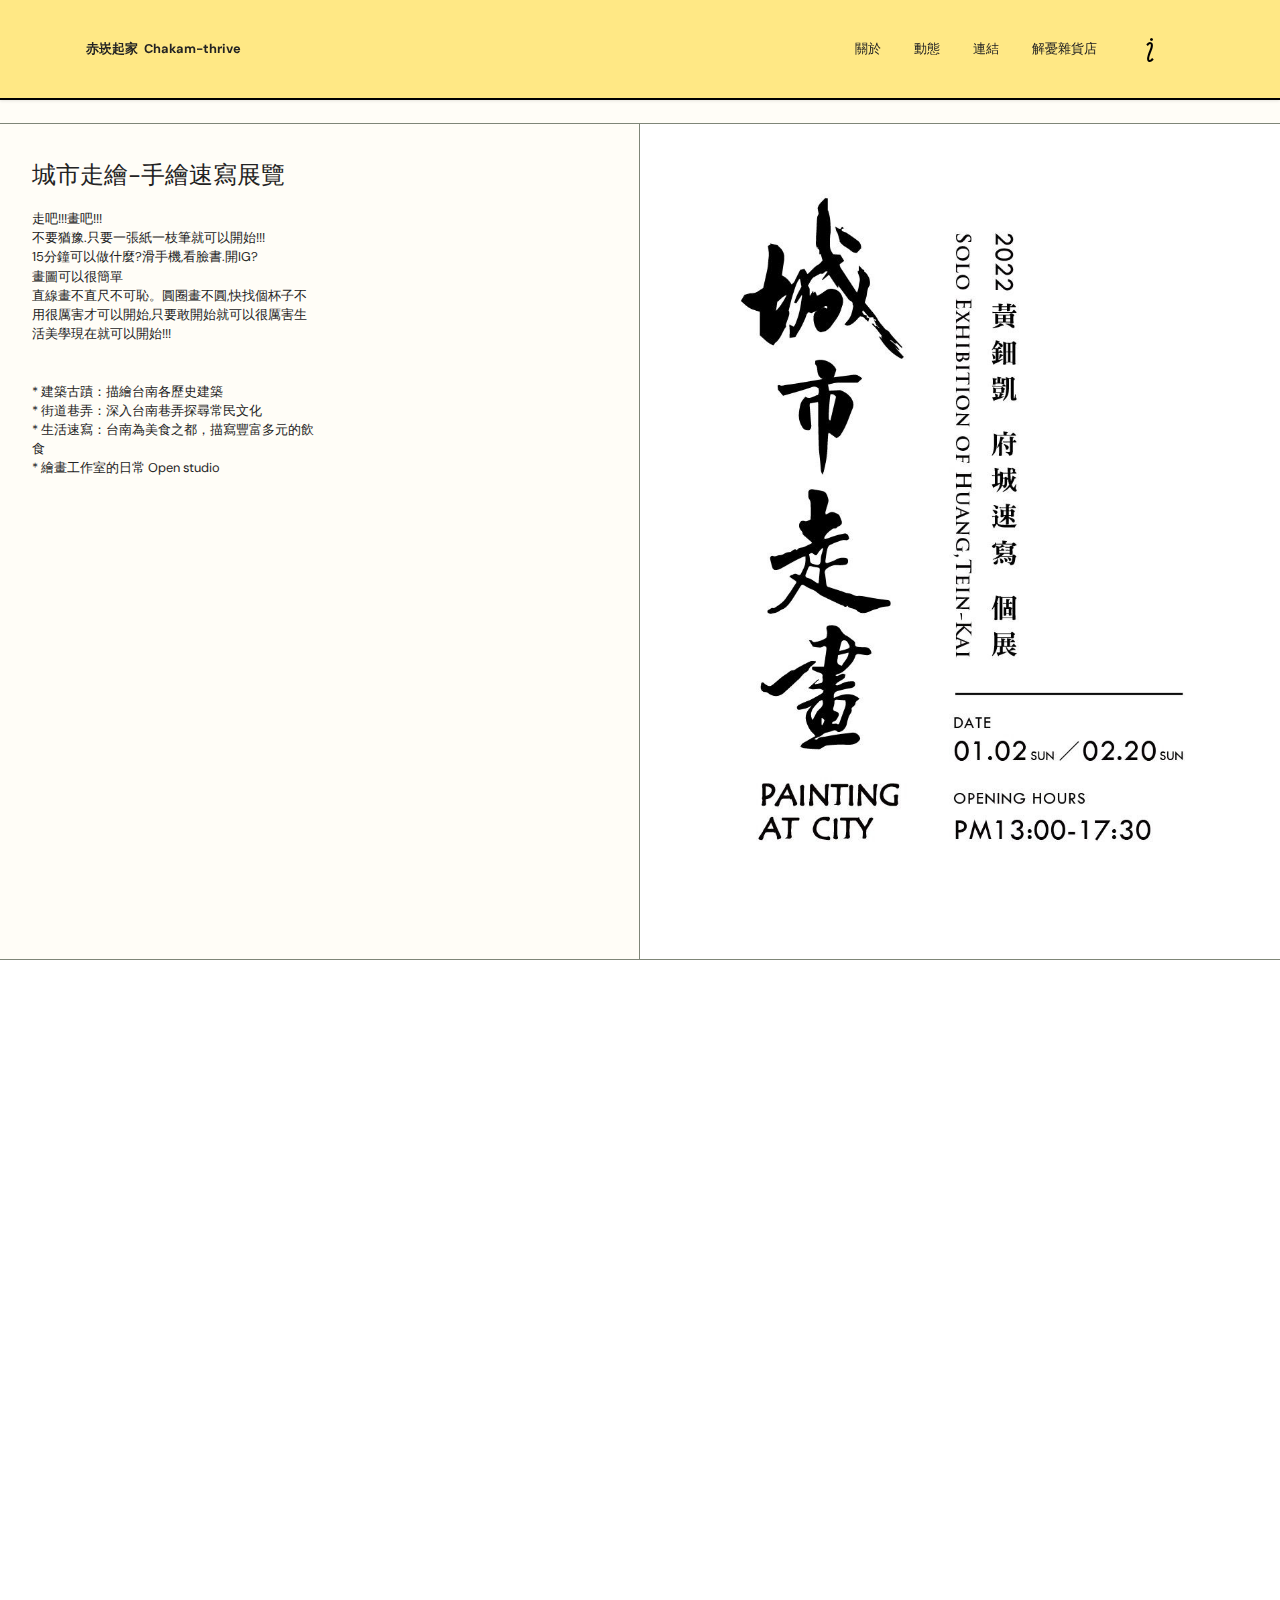
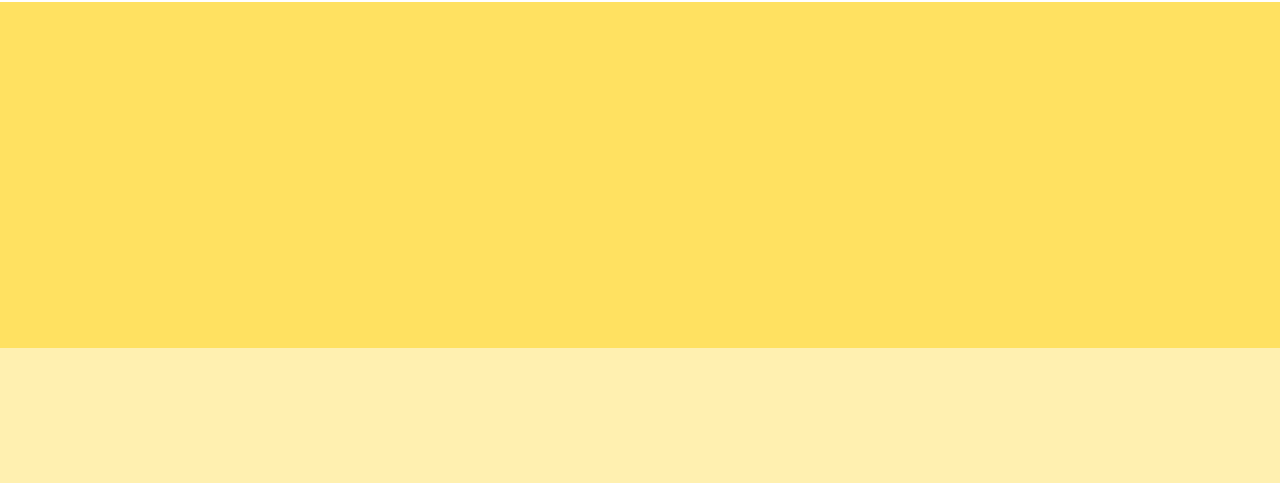
==== page1.html @ 02536d10 "create github pages" ====
<!DOCTYPE html>
<html  >
<head>
  
  <meta charset="UTF-8">
  <meta http-equiv="X-UA-Compatible" content="IE=edge">
  
  <meta name="viewport" content="width=device-width, initial-scale=1, minimum-scale=1">
  <link rel="shortcut icon" href="assets/images/noun-old-house-3108223.svg" type="image/x-icon">
  <meta name="description" content="">
  
  
  <title>城市走畫</title>
  <link rel="stylesheet" href="assets/web/assets/mobirise-icons2/mobirise2.css">
  <link rel="stylesheet" href="assets/bootstrap/css/bootstrap.min.css">
  <link rel="stylesheet" href="assets/bootstrap/css/bootstrap-grid.min.css">
  <link rel="stylesheet" href="assets/bootstrap/css/bootstrap-reboot.min.css">
  <link rel="stylesheet" href="assets/animatecss/animate.css">
  <link rel="stylesheet" href="assets/dropdown/css/style.css">
  <link rel="stylesheet" href="assets/socicon/css/styles.css">
  <link rel="stylesheet" href="assets/theme/css/style.css">
  <link rel="preload" href="https://fonts.googleapis.com/css?family=DM+Sans:400,400i,500,500i,700,700i&display=swap" as="style" onload="this.onload=null;this.rel='stylesheet'">
  <noscript><link rel="stylesheet" href="https://fonts.googleapis.com/css?family=DM+Sans:400,400i,500,500i,700,700i&display=swap"></noscript>
  <link rel="preload" as="style" href="assets/mobirise/css/mbr-additional.css"><link rel="stylesheet" href="assets/mobirise/css/mbr-additional.css" type="text/css">
  
  
  
  

</head>
<body>
  
  <section data-bs-version="5.1" class="menu menu1 cid-sLNDtG42fq" once="menu" id="menu01-21">
    
    <nav class="navbar navbar-dropdown navbar-fixed-top navbar-expand-lg">
        <div class="container">
            <div class="navbar-brand">
                
                <span class="navbar-caption-wrap"><a class="navbar-caption text-black display-4" href="#">赤崁起家&nbsp; Chakam-thrive</a></span>
            </div>
            <button class="navbar-toggler" type="button" data-toggle="collapse" data-bs-toggle="collapse" data-target="#navbarSupportedContent" data-bs-target="#navbarSupportedContent" aria-controls="navbarNavAltMarkup" aria-expanded="false" aria-label="Toggle navigation">
                <div class="hamburger">
                    <span></span>
                    <span></span>
                    <span></span>
                    <span></span>
                </div>
            </button>
            <div class="collapse navbar-collapse" id="navbarSupportedContent">
                <ul class="navbar-nav nav-dropdown nav-right" data-app-modern-menu="true"><li class="nav-item"><a class="nav-link link text-black show display-4" href="#" data-bs-toggle="dropdown" data-bs-auto-close="outside" aria-expanded="false">關於</a></li>
                    <li class="nav-item"><a class="nav-link link text-black show text-primary display-4" href="index.html#slider1-1q" data-bs-auto-close="outside" aria-expanded="false">動態</a>
                    </li>
                    
                    <li class="nav-item"><a class="nav-link link text-black display-4" href="#">連結</a>
                    </li><li class="nav-item"><a class="nav-link link text-black display-4" href="#">解憂雜貨店</a></li></ul>
                <div class="icons-menu">
                    <a class="iconfont-wrapper" href="index.html#bottom">
                        <span class="p-2 mbr-iconfont mobi-mbri-italic mobi-mbri"></span>
                    </a>
                    
                    
                    
                </div>
                
            </div>
        </div>
    </nav>
</section>

<section data-bs-version="5.1" class="slider2 cid-sX7G77QqDc mbr-fullscreen" id="slider2-2a">
    

    <div class="main-container col-12">
        <div class="text-container col-12 col-md-6">
            <div class="col-12 main-text">
                <div class="col-12">
                    
                    <h3 class="mbr-section-title mbr-fonts-style mb-3 title mt-2 display-7">
                        城市走繪-手繪速寫展覽
                    </h3>
                    <p class="mbr-text mbr-fonts-style mt-3 mb-0 text display-4">走吧!!!畫吧!!!<br>不要猶豫.只要一張紙一枝筆就可以開始!!!<br>15分鐘可以做什麼?滑手機,看臉書.開IG?<br>畫圖可以很簡單<br>直線畫不直尺不可恥。圓圈畫不圓,快找個杯子不用很厲害才可以開始,只要敢開始就可以很厲害生活美學現在就可以開始!!!<br><br><br>*	建築古蹟：描繪台南各歷史建築<br>
*	街道巷弄：深入台南巷弄探尋常民文化
<br>*	生活速寫：台南為美食之都，描寫豐富多元的飲食<br>
*	繪畫工作室的日常 Open studio<br></p>
                    
                </div>
            </div>
            <div class="col-12">
                
            </div>
        </div>
        <div class="carousel slide col-12 col-md-6 carousel-fade" id="sX7HsLuNIn" data-ride="carousel" data-bs-ride="carousel" data-interval="3000" data-bs-interval="3000">
            <ol class="carousel-indicators">
                <li data-slide-to="0" data-bs-slide-to="0" class="active" data-target="#sX7HsLuNIn" data-bs-target="#sX7HsLuNIn"></li>
                <li data-slide-to="1" data-bs-slide-to="1" data-target="#sX7HsLuNIn" data-bs-target="#sX7HsLuNIn"></li>
                <li data-slide-to="2" data-bs-slide-to="2" data-target="#sX7HsLuNIn" data-bs-target="#sX7HsLuNIn"></li>
            </ol>
            <div class="carousel-inner col-12">
                <div class="carousel-item slider-image item active">
                    <div class="item-wrapper">
                        <img class="d-block w-100" src="assets/images/1641787374628-1056x1247.jpg">
                        
                    </div>
                </div>
                <div class="carousel-item slider-image item">
                    <div class="item-wrapper">
                        <img class="d-block w-100" src="assets/images/1642001620551-640x904.jpg">
                        
                    </div>
                </div>
                <div class="carousel-item slider-image item">
                    <div class="item-wrapper">
                        <img class="d-block w-100" src="assets/images/1642001629294-707x992.jpg">
                        
                    </div>
                </div>
            </div>
            <a class="carousel-control carousel-control-prev" role="button" data-slide="prev" data-bs-slide="prev" href="#sX7HsLuNIn">
                <span class="mobi-mbri mobi-mbri-arrow-prev" aria-hidden="true"></span>
                <span class="sr-only visually-hidden">Previous</span>
            </a>
            <a class="carousel-control carousel-control-next" role="button" data-slide="next" data-bs-slide="next" href="#sX7HsLuNIn">
                <span class="mobi-mbri mobi-mbri-arrow-next" aria-hidden="true"></span>
                <span class="sr-only visually-hidden">Next</span>
            </a>
        </div>
    </div>

</section>

<section data-bs-version="5.1" class="gallery1 cid-sX7EHWkvoV" id="gallery1-29">
    
    
    <div class="container">
        
        <div class="row mt-4 justify-content-center gy-1">
            <div class="item features-image сol-12 col-md-6 col-lg-4">
                <div class="item-wrapper">
                    <div class="item-img">
                        <img src="assets/images/s-9854993-696x522.jpg" alt="" title="">
                    </div>
                </div>
            </div>
            <div class="item features-image сol-12 col-md-6 col-lg-4">
                <div class="item-wrapper">
                    <div class="item-img">
                        <img src="assets/images/s-9854998-696x522.jpg" alt="">
                    </div>
                </div>
            </div>
            <div class="item features-image сol-12 col-md-6 col-lg-4">
                <div class="item-wrapper">
                    <div class="item-img">
                        <img src="assets/images/s-9854995-696x522.jpg" alt="">
                    </div>
                </div>
            </div>
            <div class="item features-image сol-12 col-md-6 col-lg-4">
                <div class="item-wrapper">
                    <div class="item-img">
                        <img src="assets/images/s-9855026-696x522.jpg" alt="">
                    </div>
                </div>
            </div>
            <div class="item features-image сol-12 col-md-6 col-lg-4">
                <div class="item-wrapper">
                    <div class="item-img">
                        <img src="assets/images/s-9854994-696x522.jpg" alt="" title="">
                    </div>
                </div>
            </div>
            <div class="item features-image сol-12 col-md-6 col-lg-4">
                <div class="item-wrapper">
                    <div class="item-img">
                        <img src="assets/images/s-9855021-696x522.jpg" alt="" title="">
                    </div>
                </div>
            </div>
            
            
            
            
            
            
        </div>
    </div>
</section>

<section data-bs-version="5.1" class="footer3 cid-sVmu5NhkqV" once="footers" id="footer03-22">
    
    
    <div class="container">
        <div class="row mbr-white">
            <div class="col-6 col-md-4 col-lg-3">
                <div class="media-wrap d-flex">
                    
                    <p class="title mb-0 mbr-fonts-style align-center display-7">聯絡我們<br></p>
                </div>
            </div>
            <div class="col-12 col-md-4 col-lg-2">
                <p class="mbr-text mbr-fonts-style mb-4 display-4"><strong>執行企業</strong><br><a href="http://www.cmse.com.tw/index.html" class="text-black" target="_blank">誠美社會企業</a><br>CHEN MEI Arts&amp;Culture&nbsp;<br>Social Enterprise<strong><br><a href="https://www.instagram.com/provintiatime/" class="text-black" target="_blank"><b>IG</b></a>、<a href="https://www.facebook.com/cmsetica" class="text-black" target="_blank">fb</a><br><br></strong></p>
            </div>
            <div class="col-12 col-md-4 col-lg-2">
                <p class="mbr-text mbr-fonts-style mb-4 display-4"><strong>贊助企業<br></strong><a href="http://www.chenmeigroup.com/" class="text-black text-primary" target="_blank">誠美開發團隊 CHENMEI&nbsp;</a><strong><br></strong></p>
            </div>
            <div class="col-12 col-md-12 col-lg-5">
                <h5 class="mbr-section-subtitle mbr-fonts-style mb-2 display-4">700台南市中西區赤崁東街15號巷2號-貨櫃屋</h5>
                <p class="mbr-text2 mbr-fonts-style mb-4 display-4">
                    tica@cmsetica.com<br>Tel：+886 9 27540858<br></p>
            </div>
        </div>
    </div>
</section>

<section data-bs-version="5.1" class="footer2 cid-sVmqBElGZo" id="footer2-23">

    

    <div class="container">
        <div class="row align-items-center">
            <div class="col-12 col-lg-12">
                <p class="mbr-text mbr-fonts-style display-4">
                    © Copyright 2022 CMSE All Rights Reserved
                </p>
            </div>

        </div>
    </div>
</section>


<script src="assets/bootstrap/js/bootstrap.bundle.min.js"></script>
  <script src="assets/smoothscroll/smooth-scroll.js"></script>
  <script src="assets/ytplayer/index.js"></script>
  <script src="assets/dropdown/js/navbar-dropdown.js"></script>
  <script src="assets/theme/js/script.js"></script>
  
  
  
 <div id="scrollToTop" class="scrollToTop mbr-arrow-up"><a style="text-align: center;"><i class="mbr-arrow-up-icon mbr-arrow-up-icon-cm cm-icon cm-icon-smallarrow-up"></i></a></div>
    <input name="animation" type="hidden">
  
</body>
</html>
---- assets/web/assets/mobirise-icons2/mobirise2.css ----
@font-face {
  font-family: 'Moririse2';
  font-display: swap;
  src:  url('mobirise2.eot?f2bix4');
  src:  url('mobirise2.eot?f2bix4#iefix') format('embedded-opentype'),
    url('mobirise2.ttf?f2bix4') format('truetype'),
    url('mobirise2.woff?f2bix4') format('woff'),
    url('mobirise2.svg?f2bix4#mobirise2') format('svg');
  font-weight: normal;
  font-style: normal;
}

[class^="mobi-"], [class*=" mobi-"] {
  /* use !important to prevent issues with browser extensions that change fonts */
  font-family: 'Moririse2' !important;
  speak: none;
  font-style: normal;
  font-weight: normal;
  font-variant: normal;
  text-transform: none;
  line-height: 1;

  /* Better Font Rendering =========== */
  -webkit-font-smoothing: antialiased;
  -moz-osx-font-smoothing: grayscale;
}

.mobi-mbri-add-submenu:before {
  content: "\e900";
}
.mobi-mbri-alert:before {
  content: "\e901";
}
.mobi-mbri-align-center:before {
  content: "\e902";
}
.mobi-mbri-align-justify:before {
  content: "\e903";
}
.mobi-mbri-align-left:before {
  content: "\e904";
}
.mobi-mbri-align-right:before {
  content: "\e905";
}
.mobi-mbri-android:before {
  content: "\e906";
}
.mobi-mbri-apple:before {
  content: "\e907";
}
.mobi-mbri-arrow-down:before {
  content: "\e908";
}
.mobi-mbri-arrow-next:before {
  content: "\e909";
}
.mobi-mbri-arrow-prev:before {
  content: "\e90a";
}
.mobi-mbri-arrow-up:before {
  content: "\e90b";
}
.mobi-mbri-bold:before {
  content: "\e90c";
}
.mobi-mbri-bookmark:before {
  content: "\e90d";
}
.mobi-mbri-bootstrap:before {
  content: "\e90e";
}
.mobi-mbri-briefcase:before {
  content: "\e90f";
}
.mobi-mbri-browse:before {
  content: "\e910";
}
.mobi-mbri-bulleted-list:before {
  content: "\e911";
}
.mobi-mbri-calendar:before {
  content: "\e912";
}
.mobi-mbri-camera:before {
  content: "\e913";
}
.mobi-mbri-cart-add:before {
  content: "\e914";
}
.mobi-mbri-cart-full:before {
  content: "\e915";
}
.mobi-mbri-cash:before {
  content: "\e916";
}
.mobi-mbri-change-style:before {
  content: "\e917";
}
.mobi-mbri-chat:before {
  content: "\e918";
}
.mobi-mbri-clock:before {
  content: "\e919";
}
.mobi-mbri-close:before {
  content: "\e91a";
}
.mobi-mbri-cloud:before {
  content: "\e91b";
}
.mobi-mbri-code:before {
  content: "\e91c";
}
.mobi-mbri-contact-form:before {
  content: "\e91d";
}
.mobi-mbri-credit-card:before {
  content: "\e91e";
}
.mobi-mbri-cursor-click:before {
  content: "\e91f";
}
.mobi-mbri-cust-feedback:before {
  content: "\e920";
}
.mobi-mbri-database:before {
  content: "\e921";
}
.mobi-mbri-delivery:before {
  content: "\e922";
}
.mobi-mbri-desktop:before {
  content: "\e923";
}
.mobi-mbri-devices:before {
  content: "\e924";
}
.mobi-mbri-down:before {
  content: "\e925";
}
.mobi-mbri-download-2:before {
  content: "\e926";
}
.mobi-mbri-download:before {
  content: "\e927";
}
.mobi-mbri-drag-n-drop-2:before {
  content: "\e928";
}
.mobi-mbri-drag-n-drop:before {
  content: "\e929";
}
.mobi-mbri-edit-2:before {
  content: "\e92a";
}
.mobi-mbri-edit:before {
  content: "\e92b";
}
.mobi-mbri-error:before {
  content: "\e92c";
}
.mobi-mbri-extension:before {
  content: "\e92d";
}
.mobi-mbri-features:before {
  content: "\e92e";
}
.mobi-mbri-file:before {
  content: "\e92f";
}
.mobi-mbri-flag:before {
  content: "\e930";
}
.mobi-mbri-folder:before {
  content: "\e931";
}
.mobi-mbri-gift:before {
  content: "\e932";
}
.mobi-mbri-github:before {
  content: "\e933";
}
.mobi-mbri-globe-2:before {
  content: "\e934";
}
.mobi-mbri-globe:before {
  content: "\e935";
}
.mobi-mbri-growing-chart:before {
  content: "\e936";
}
.mobi-mbri-hearth:before {
  content: "\e937";
}
.mobi-mbri-help:before {
  content: "\e938";
}
.mobi-mbri-home:before {
  content: "\e939";
}
.mobi-mbri-hot-cup:before {
  content: "\e93a";
}
.mobi-mbri-idea:before {
  content: "\e93b";
}
.mobi-mbri-image-gallery:before {
  content: "\e93c";
}
.mobi-mbri-image-slider:before {
  content: "\e93d";
}
.mobi-mbri-info:before {
  content: "\e93e";
}
.mobi-mbri-italic:before {
  content: "\e93f";
}
.mobi-mbri-key:before {
  content: "\e940";
}
.mobi-mbri-laptop:before {
  content: "\e941";
}
.mobi-mbri-layers:before {
  content: "\e942";
}
.mobi-mbri-left-right:before {
  content: "\e943";
}
.mobi-mbri-left:before {
  content: "\e944";
}
.mobi-mbri-letter:before {
  content: "\e945";
}
.mobi-mbri-like:before {
  content: "\e946";
}
.mobi-mbri-link:before {
  content: "\e947";
}
.mobi-mbri-lock:before {
  content: "\e948";
}
.mobi-mbri-login:before {
  content: "\e949";
}
.mobi-mbri-logout:before {
  content: "\e94a";
}
.mobi-mbri-magic-stick:before {
  content: "\e94b";
}
.mobi-mbri-map-pin:before {
  content: "\e94c";
}
.mobi-mbri-menu:before {
  content: "\e94d";
}
.mobi-mbri-mobile-2:before {
  content: "\e94e";
}
.mobi-mbri-mobile-horizontal:before {
  content: "\e94f";
}
.mobi-mbri-mobile:before {
  content: "\e950";
}
.mobi-mbri-mobirise:before {
  content: "\e951";
}
.mobi-mbri-more-horizontal:before {
  content: "\e952";
}
.mobi-mbri-more-vertical:before {
  content: "\e953";
}
.mobi-mbri-music:before {
  content: "\e954";
}
.mobi-mbri-new-file:before {
  content: "\e955";
}
.mobi-mbri-numbered-list:before {
  content: "\e956";
}
.mobi-mbri-opened-folder:before {
  content: "\e957";
}
.mobi-mbri-pages:before {
  content: "\e958";
}
.mobi-mbri-paper-plane:before {
  content: "\e959";
}
.mobi-mbri-paperclip:before {
  content: "\e95a";
}
.mobi-mbri-phone:before {
  content: "\e95b";
}
.mobi-mbri-photo:before {
  content: "\e95c";
}
.mobi-mbri-photos:before {
  content: "\e95d";
}
.mobi-mbri-pin:before {
  content: "\e95e";
}
.mobi-mbri-play:before {
  content: "\e95f";
}
.mobi-mbri-plus:before {
  content: "\e960";
}
.mobi-mbri-preview:before {
  content: "\e961";
}
.mobi-mbri-print:before {
  content: "\e962";
}
.mobi-mbri-protect:before {
  content: "\e963";
}
.mobi-mbri-question:before {
  content: "\e964";
}
.mobi-mbri-quote-left:before {
  content: "\e965";
}
.mobi-mbri-quote-right:before {
  content: "\e966";
}
.mobi-mbri-redo:before {
  content: "\e967";
}
.mobi-mbri-refresh:before {
  content: "\e968";
}
.mobi-mbri-responsive-2:before {
  content: "\e969";
}
.mobi-mbri-responsive:before {
  content: "\e96a";
}
.mobi-mbri-right:before {
  content: "\e96b";
}
.mobi-mbri-rocket:before {
  content: "\e96c";
}
.mobi-mbri-sad-face:before {
  content: "\e96d";
}
.mobi-mbri-sale:before {
  content: "\e96e";
}
.mobi-mbri-save:before {
  content: "\e96f";
}
.mobi-mbri-search:before {
  content: "\e970";
}
.mobi-mbri-setting-2:before {
  content: "\e971";
}
.mobi-mbri-setting-3:before {
  content: "\e972";
}
.mobi-mbri-setting:before {
  content: "\e973";
}
.mobi-mbri-share:before {
  content: "\e974";
}
.mobi-mbri-shopping-bag:before {
  content: "\e975";
}
.mobi-mbri-shopping-basket:before {
  content: "\e976";
}
.mobi-mbri-shopping-cart:before {
  content: "\e977";
}
.mobi-mbri-sites:before {
  content: "\e978";
}
.mobi-mbri-smile-face:before {
  content: "\e979";
}
.mobi-mbri-speed:before {
  content: "\e97a";
}
.mobi-mbri-star:before {
  content: "\e97b";
}
.mobi-mbri-success:before {
  content: "\e97c";
}
.mobi-mbri-sun:before {
  content: "\e97d";
}
.mobi-mbri-sun2:before {
  content: "\e97e";
}
.mobi-mbri-tablet-vertical:before {
  content: "\e97f";
}
.mobi-mbri-tablet:before {
  content: "\e980";
}
.mobi-mbri-target:before {
  content: "\e981";
}
.mobi-mbri-timer:before {
  content: "\e982";
}
.mobi-mbri-to-ftp:before {
  content: "\e983";
}
.mobi-mbri-to-local-drive:before {
  content: "\e984";
}
.mobi-mbri-touch-swipe:before {
  content: "\e985";
}
.mobi-mbri-touch:before {
  content: "\e986";
}
.mobi-mbri-trash:before {
  content: "\e987";
}
.mobi-mbri-underline:before {
  content: "\e988";
}
.mobi-mbri-undo:before {
  content: "\e989";
}
.mobi-mbri-unlink:before {
  content: "\e98a";
}
.mobi-mbri-unlock:before {
  content: "\e98b";
}
.mobi-mbri-up-down:before {
  content: "\e98c";
}
.mobi-mbri-up:before {
  content: "\e98d";
}
.mobi-mbri-update:before {
  content: "\e98e";
}
.mobi-mbri-upload-2:before {
  content: "\e98f";
}
.mobi-mbri-upload:before {
  content: "\e990";
}
.mobi-mbri-user-2:before {
  content: "\e991";
}
.mobi-mbri-user:before {
  content: "\e992";
}
.mobi-mbri-users:before {
  content: "\e993";
}
.mobi-mbri-video-play:before {
  content: "\e994";
}
.mobi-mbri-video:before {
  content: "\e995";
}
.mobi-mbri-watch:before {
  content: "\e996";
}
.mobi-mbri-website-theme-2:before {
  content: "\e997";
}
.mobi-mbri-website-theme:before {
  content: "\e998";
}
.mobi-mbri-wifi:before {
  content: "\e999";
}
.mobi-mbri-windows:before {
  content: "\e99a";
}
.mobi-mbri-zoom-in:before {
  content: "\e99b";
}
.mobi-mbri-zoom-out:before {
  content: "\e99c";
}
---- assets/dropdown/css/style.css ----
.navbar-dropdown {
  left: 0;
  padding: 0;
  position: absolute;
  right: 0;
  top: 0;
  transition: all 0.45s ease;
  z-index: 1030;
  background: #282828; }
  .navbar-dropdown .navbar-logo {
    margin-right: 0.8rem;
    transition: margin 0.3s ease-in-out;
    vertical-align: middle; }
    .navbar-dropdown .navbar-logo img {
      height: 3.125rem;
      transition: all 0.3s ease-in-out; }
    .navbar-dropdown .navbar-logo.mbr-iconfont {
      font-size: 3.125rem;
      line-height: 3.125rem; }
  .navbar-dropdown .navbar-caption {
    font-weight: 700;
    white-space: normal;
    vertical-align: -4px;
    line-height: 3.125rem !important; }
    .navbar-dropdown .navbar-caption, .navbar-dropdown .navbar-caption:hover {
      color: inherit;
      text-decoration: none; }
  .navbar-dropdown .mbr-iconfont + .navbar-caption {
    vertical-align: -1px; }
  .navbar-dropdown.navbar-fixed-top {
    position: fixed; }
  .navbar-dropdown .navbar-brand span {
    vertical-align: -4px; }
  .navbar-dropdown.bg-color.transparent {
    background: none; }
  .navbar-dropdown.navbar-short .navbar-brand {
    padding: 0.625rem 0; }
    .navbar-dropdown.navbar-short .navbar-brand span {
      vertical-align: -1px; }
  .navbar-dropdown.navbar-short .navbar-caption {
    line-height: 2.375rem !important;
    vertical-align: -2px; }
  .navbar-dropdown.navbar-short .navbar-logo {
    margin-right: 0.5rem; }
    .navbar-dropdown.navbar-short .navbar-logo img {
      height: 2.375rem; }
    .navbar-dropdown.navbar-short .navbar-logo.mbr-iconfont {
      font-size: 2.375rem;
      line-height: 2.375rem; }
  .navbar-dropdown.navbar-short .mbr-table-cell {
    height: 3.625rem; }
  .navbar-dropdown .navbar-close {
    left: 0.6875rem;
    position: fixed;
    top: 0.75rem;
    z-index: 1000; }
  .navbar-dropdown .hamburger-icon {
    content: "";
    display: inline-block;
    vertical-align: middle;
    width: 16px;
    -webkit-box-shadow: 0 -6px 0 1px #282828,0 0 0 1px #282828,0 6px 0 1px #282828;
    -moz-box-shadow: 0 -6px 0 1px #282828,0 0 0 1px #282828,0 6px 0 1px #282828;
    box-shadow: 0 -6px 0 1px #282828,0 0 0 1px #282828,0 6px 0 1px #282828; }

.dropdown-menu .dropdown-toggle[data-toggle="dropdown-submenu"]::after {
  border-bottom: 0.35em solid transparent;
  border-left: 0.35em solid;
  border-right: 0;
  border-top: 0.35em solid transparent;
  margin-left: 0.3rem; }

.dropdown-menu .dropdown-item:focus {
  outline: 0; }

.nav-dropdown {
  font-size: 0.75rem;
  font-weight: 500;
  height: auto !important; }
  .nav-dropdown .nav-btn {
    padding-left: 1rem; }
  .nav-dropdown .link {
    margin: .667em 1.667em;
    font-weight: 500;
    padding: 0;
    transition: color .2s ease-in-out; }
    .nav-dropdown .link.dropdown-toggle {
      margin-right: 2.583em; }
      .nav-dropdown .link.dropdown-toggle::after {
        margin-left: .25rem;
        border-top: 0.35em solid;
        border-right: 0.35em solid transparent;
        border-left: 0.35em solid transparent;
        border-bottom: 0; }
      .nav-dropdown .link.dropdown-toggle[aria-expanded="true"] {
        margin: 0;
        padding: 0.667em 3.263em  0.667em 1.667em; }
  .nav-dropdown .link::after,
  .nav-dropdown .dropdown-item::after {
    color: inherit; }
  .nav-dropdown .btn {
    font-size: 0.75rem;
    font-weight: 700;
    letter-spacing: 0;
    margin-bottom: 0;
    padding-left: 1.25rem;
    padding-right: 1.25rem; }
  .nav-dropdown .dropdown-menu {
    border-radius: 0;
    border: 0;
    left: 0;
    margin: 0;
    padding-bottom: 1.25rem;
    padding-top: 1.25rem;
    position: relative; }
  .nav-dropdown .dropdown-submenu {
    margin-left: 0.125rem;
    top: 0; }
  .nav-dropdown .dropdown-item {
    font-weight: 500;
    line-height: 2;
    padding: 0.3846em 4.615em 0.3846em 1.5385em;
    position: relative;
    transition: color .2s ease-in-out, background-color .2s ease-in-out; }
    .nav-dropdown .dropdown-item::after {
      margin-top: -0.3077em;
      position: absolute;
      right: 1.1538em;
      top: 50%; }
    .nav-dropdown .dropdown-item:focus, .nav-dropdown .dropdown-item:hover {
      background: none; }

@media (max-width: 767px) {
  .nav-dropdown.navbar-toggleable-sm {
    bottom: 0;
    display: none;
    left: 0;
    overflow-x: hidden;
    position: fixed;
    top: 0;
    transform: translateX(-100%);
    -ms-transform: translateX(-100%);
    -webkit-transform: translateX(-100%);
    width: 18.75rem;
    z-index: 999; } }
.nav-dropdown.navbar-toggleable-xl {
  bottom: 0;
  display: none;
  left: 0;
  overflow-x: hidden;
  position: fixed;
  top: 0;
  transform: translateX(-100%);
  -ms-transform: translateX(-100%);
  -webkit-transform: translateX(-100%);
  width: 18.75rem;
  z-index: 999; }

.nav-dropdown-sm {
  display: block !important;
  overflow-x: hidden;
  overflow: auto;
  padding-top: 3.875rem; }
  .nav-dropdown-sm::after {
    content: "";
    display: block;
    height: 3rem;
    width: 100%; }
  .nav-dropdown-sm.collapse.in ~ .navbar-close {
    display: block !important; }
  .nav-dropdown-sm.collapsing, .nav-dropdown-sm.collapse.in {
    transform: translateX(0);
    -ms-transform: translateX(0);
    -webkit-transform: translateX(0);
    transition: all 0.25s ease-out;
    -webkit-transition: all 0.25s ease-out;
    background: #282828; }
  .nav-dropdown-sm.collapsing[aria-expanded="false"] {
    transform: translateX(-100%);
    -ms-transform: translateX(-100%);
    -webkit-transform: translateX(-100%); }
  .nav-dropdown-sm .nav-item {
    display: block;
    margin-left: 0 !important;
    padding-left: 0; }
  .nav-dropdown-sm .link,
  .nav-dropdown-sm .dropdown-item {
    border-top: 1px dotted rgba(255, 255, 255, 0.1);
    font-size: 0.8125rem;
    line-height: 1.6;
    margin: 0 !important;
    padding: 0.875rem 2.4rem 0.875rem 1.5625rem !important;
    position: relative;
    white-space: normal; }
    .nav-dropdown-sm .link:focus, .nav-dropdown-sm .link:hover,
    .nav-dropdown-sm .dropdown-item:focus,
    .nav-dropdown-sm .dropdown-item:hover {
      background: rgba(0, 0, 0, 0.2) !important;
      color: #c0a375; }
  .nav-dropdown-sm .nav-btn {
    position: relative;
    padding: 1.5625rem 1.5625rem 0 1.5625rem; }
    .nav-dropdown-sm .nav-btn::before {
      border-top: 1px dotted rgba(255, 255, 255, 0.1);
      content: "";
      left: 0;
      position: absolute;
      top: 0;
      width: 100%; }
    .nav-dropdown-sm .nav-btn + .nav-btn {
      padding-top: 0.625rem; }
      .nav-dropdown-sm .nav-btn + .nav-btn::before {
        display: none; }
  .nav-dropdown-sm .btn {
    padding: 0.625rem 0; }
  .nav-dropdown-sm .dropdown-toggle[data-toggle="dropdown-submenu"]::after {
    margin-left: .25rem;
    border-top: 0.35em solid;
    border-right: 0.35em solid transparent;
    border-left: 0.35em solid transparent;
    border-bottom: 0; }
  .nav-dropdown-sm .dropdown-toggle[data-toggle="dropdown-submenu"][aria-expanded="true"]::after {
    border-top: 0;
    border-right: 0.35em solid transparent;
    border-left: 0.35em solid transparent;
    border-bottom: 0.35em solid; }
  .nav-dropdown-sm .dropdown-menu {
    margin: 0;
    padding: 0;
    position: relative;
    top: 0;
    left: 0;
    width: 100%;
    border: 0;
    float: none;
    border-radius: 0;
    background: none; }
  .nav-dropdown-sm .dropdown-submenu {
    left: 100%;
    margin-left: 0.125rem;
    margin-top: -1.25rem;
    top: 0; }

.navbar-toggleable-sm .nav-dropdown .dropdown-menu {
  position: absolute; }

.navbar-toggleable-sm .nav-dropdown .dropdown-submenu {
  left: 100%;
  margin-left: 0.125rem;
  margin-top: -1.25rem;
  top: 0; }

.navbar-toggleable-sm.opened .nav-dropdown .dropdown-menu {
  position: relative; }

.navbar-toggleable-sm.opened .nav-dropdown .dropdown-submenu {
  left: 0;
  margin-left: 00rem;
  margin-top: 0rem;
  top: 0; }

.is-builder .nav-dropdown.collapsing {
  transition: none !important; }
---- assets/socicon/css/styles.css ----
@charset "UTF-8";

@font-face {
  font-family: 'Socicon';
  src:  url('../fonts/socicon.eot');
  src:  url('../fonts/socicon.eot?#iefix') format('embedded-opentype'),
    url('../fonts/socicon.woff2') format('woff2'),
    url('../fonts/socicon.ttf') format('truetype'),
    url('../fonts/socicon.woff') format('woff'),
    url('../fonts/socicon.svg#socicon') format('svg');
  font-weight: normal;
  font-style: normal;
  font-display: swap;
}

[data-icon]:before {
  font-family: "socicon" !important;
  content: attr(data-icon);
  font-style: normal !important;
  font-weight: normal !important;
  font-variant: normal !important;
  text-transform: none !important;
  speak: none;
  line-height: 1;
  -webkit-font-smoothing: antialiased;
  -moz-osx-font-smoothing: grayscale;
}

[class^="socicon-"], [class*=" socicon-"] {
  /* use !important to prevent issues with browser extensions that change fonts */
  font-family: 'Socicon' !important;
  speak: none;
  font-style: normal;
  font-weight: normal;
  font-variant: normal;
  text-transform: none;
  line-height: 1;

  /* Better Font Rendering =========== */
  -webkit-font-smoothing: antialiased;
  -moz-osx-font-smoothing: grayscale;
}

.socicon-eitaa:before {
  content: "\e97c";
}
.socicon-soroush:before {
  content: "\e97d";
}
.socicon-bale:before {
  content: "\e97e";
}
.socicon-zazzle:before {
  content: "\e97b";
}
.socicon-society6:before {
  content: "\e97a";
}
.socicon-redbubble:before {
  content: "\e979";
}
.socicon-avvo:before {
  content: "\e978";
}
.socicon-stitcher:before {
  content: "\e977";
}
.socicon-googlehangouts:before {
  content: "\e974";
}
.socicon-dlive:before {
  content: "\e975";
}
.socicon-vsco:before {
  content: "\e976";
}
.socicon-flipboard:before {
  content: "\e973";
}
.socicon-ubuntu:before {
  content: "\e958";
}
.socicon-artstation:before {
  content: "\e959";
}
.socicon-invision:before {
  content: "\e95a";
}
.socicon-torial:before {
  content: "\e95b";
}
.socicon-collectorz:before {
  content: "\e95c";
}
.socicon-seenthis:before {
  content: "\e95d";
}
.socicon-googleplaymusic:before {
  content: "\e95e";
}
.socicon-debian:before {
  content: "\e95f";
}
.socicon-filmfreeway:before {
  content: "\e960";
}
.socicon-gnome:before {
  content: "\e961";
}
.socicon-itchio:before {
  content: "\e962";
}
.socicon-jamendo:before {
  content: "\e963";
}
.socicon-mix:before {
  content: "\e964";
}
.socicon-sharepoint:before {
  content: "\e965";
}
.socicon-tinder:before {
  content: "\e966";
}
.socicon-windguru:before {
  content: "\e967";
}
.socicon-cdbaby:before {
  content: "\e968";
}
.socicon-elementaryos:before {
  content: "\e969";
}
.socicon-stage32:before {
  content: "\e96a";
}
.socicon-tiktok:before {
  content: "\e96b";
}
.socicon-gitter:before {
  content: "\e96c";
}
.socicon-letterboxd:before {
  content: "\e96d";
}
.socicon-threema:before {
  content: "\e96e";
}
.socicon-splice:before {
  content: "\e96f";
}
.socicon-metapop:before {
  content: "\e970";
}
.socicon-naver:before {
  content: "\e971";
}
.socicon-remote:before {
  content: "\e972";
}
.socicon-internet:before {
  content: "\e957";
}
.socicon-moddb:before {
  content: "\e94b";
}
.socicon-indiedb:before {
  content: "\e94c";
}
.socicon-traxsource:before {
  content: "\e94d";
}
.socicon-gamefor:before {
  content: "\e94e";
}
.socicon-pixiv:before {
  content: "\e94f";
}
.socicon-myanimelist:before {
  content: "\e950";
}
.socicon-blackberry:before {
  content: "\e951";
}
.socicon-wickr:before {
  content: "\e952";
}
.socicon-spip:before {
  content: "\e953";
}
.socicon-napster:before {
  content: "\e954";
}
.socicon-beatport:before {
  content: "\e955";
}
.socicon-hackerone:before {
  content: "\e956";
}
.socicon-hackernews:before {
  content: "\e946";
}
.socicon-smashwords:before {
  content: "\e947";
}
.socicon-kobo:before {
  content: "\e948";
}
.socicon-bookbub:before {
  content: "\e949";
}
.socicon-mailru:before {
  content: "\e94a";
}
.socicon-gitlab:before {
  content: "\e945";
}
.socicon-instructables:before {
  content: "\e944";
}
.socicon-portfolio:before {
  content: "\e943";
}
.socicon-codered:before {
  content: "\e940";
}
.socicon-origin:before {
  content: "\e941";
}
.socicon-nextdoor:before {
  content: "\e942";
}
.socicon-udemy:before {
  content: "\e93f";
}
.socicon-livemaster:before {
  content: "\e93e";
}
.socicon-crunchbase:before {
  content: "\e93b";
}
.socicon-homefy:before {
  content: "\e93c";
}
.socicon-calendly:before {
  content: "\e93d";
}
.socicon-realtor:before {
  content: "\e90f";
}
.socicon-tidal:before {
  content: "\e910";
}
.socicon-qobuz:before {
  content: "\e911";
}
.socicon-natgeo:before {
  content: "\e912";
}
.socicon-mastodon:before {
  content: "\e913";
}
.socicon-unsplash:before {
  content: "\e914";
}
.socicon-homeadvisor:before {
  content: "\e915";
}
.socicon-angieslist:before {
  content: "\e916";
}
.socicon-codepen:before {
  content: "\e917";
}
.socicon-slack:before {
  content: "\e918";
}
.socicon-openaigym:before {
  content: "\e919";
}
.socicon-logmein:before {
  content: "\e91a";
}
.socicon-fiverr:before {
  content: "\e91b";
}
.socicon-gotomeeting:before {
  content: "\e91c";
}
.socicon-aliexpress:before {
  content: "\e91d";
}
.socicon-guru:before {
  content: "\e91e";
}
.socicon-appstore:before {
  content: "\e91f";
}
.socicon-homes:before {
  content: "\e920";
}
.socicon-zoom:before {
  content: "\e921";
}
.socicon-alibaba:before {
  content: "\e922";
}
.socicon-craigslist:before {
  content: "\e923";
}
.socicon-wix:before {
  content: "\e924";
}
.socicon-redfin:before {
  content: "\e925";
}
.socicon-googlecalendar:before {
  content: "\e926";
}
.socicon-shopify:before {
  content: "\e927";
}
.socicon-freelancer:before {
  content: "\e928";
}
.socicon-seedrs:before {
  content: "\e929";
}
.socicon-bing:before {
  content: "\e92a";
}
.socicon-doodle:before {
  content: "\e92b";
}
.socicon-bonanza:before {
  content: "\e92c";
}
.socicon-squarespace:before {
  content: "\e92d";
}
.socicon-toptal:before {
  content: "\e92e";
}
.socicon-gust:before {
  content: "\e92f";
}
.socicon-ask:before {
  content: "\e930";
}
.socicon-trulia:before {
  content: "\e931";
}
.socicon-loomly:before {
  content: "\e932";
}
.socicon-ghost:before {
  content: "\e933";
}
.socicon-upwork:before {
  content: "\e934";
}
.socicon-fundable:before {
  content: "\e935";
}
.socicon-booking:before {
  content: "\e936";
}
.socicon-googlemaps:before {
  content: "\e937";
}
.socicon-zillow:before {
  content: "\e938";
}
.socicon-niconico:before {
  content: "\e939";
}
.socicon-toneden:before {
  content: "\e93a";
}
.socicon-augment:before {
  content: "\e908";
}
.socicon-bitbucket:before {
  content: "\e909";
}
.socicon-fyuse:before {
  content: "\e90a";
}
.socicon-yt-gaming:before {
  content: "\e90b";
}
.socicon-sketchfab:before {
  content: "\e90c";
}
.socicon-mobcrush:before {
  content: "\e90d";
}
.socicon-microsoft:before {
  content: "\e90e";
}
.socicon-pandora:before {
  content: "\e907";
}
.socicon-messenger:before {
  content: "\e906";
}
.socicon-gamewisp:before {
  content: "\e905";
}
.socicon-bloglovin:before {
  content: "\e904";
}
.socicon-tunein:before {
  content: "\e903";
}
.socicon-gamejolt:before {
  content: "\e901";
}
.socicon-trello:before {
  content: "\e902";
}
.socicon-spreadshirt:before {
  content: "\e900";
}
.socicon-500px:before {
  content: "\e000";
}
.socicon-8tracks:before {
  content: "\e001";
}
.socicon-airbnb:before {
  content: "\e002";
}
.socicon-alliance:before {
  content: "\e003";
}
.socicon-amazon:before {
  content: "\e004";
}
.socicon-amplement:before {
  content: "\e005";
}
.socicon-android:before {
  content: "\e006";
}
.socicon-angellist:before {
  content: "\e007";
}
.socicon-apple:before {
  content: "\e008";
}
.socicon-appnet:before {
  content: "\e009";
}
.socicon-baidu:before {
  content: "\e00a";
}
.socicon-bandcamp:before {
  content: "\e00b";
}
.socicon-battlenet:before {
  content: "\e00c";
}
.socicon-mixer:before {
  content: "\e00d";
}
.socicon-bebee:before {
  content: "\e00e";
}
.socicon-bebo:before {
  content: "\e00f";
}
.socicon-behance:before {
  content: "\e010";
}
.socicon-blizzard:before {
  content: "\e011";
}
.socicon-blogger:before {
  content: "\e012";
}
.socicon-buffer:before {
  content: "\e013";
}
.socicon-chrome:before {
  content: "\e014";
}
.socicon-coderwall:before {
  content: "\e015";
}
.socicon-curse:before {
  content: "\e016";
}
.socicon-dailymotion:before {
  content: "\e017";
}
.socicon-deezer:before {
  content: "\e018";
}
.socicon-delicious:before {
  content: "\e019";
}
.socicon-deviantart:before {
  content: "\e01a";
}
.socicon-diablo:before {
  content: "\e01b";
}
.socicon-digg:before {
  content: "\e01c";
}
.socicon-discord:before {
  content: "\e01d";
}
.socicon-disqus:before {
  content: "\e01e";
}
.socicon-douban:before {
  content: "\e01f";
}
.socicon-draugiem:before {
  content: "\e020";
}
.socicon-dribbble:before {
  content: "\e021";
}
.socicon-drupal:before {
  content: "\e022";
}
.socicon-ebay:before {
  content: "\e023";
}
.socicon-ello:before {
  content: "\e024";
}
.socicon-endomodo:before {
  content: "\e025";
}
.socicon-envato:before {
  content: "\e026";
}
.socicon-etsy:before {
  content: "\e027";
}
.socicon-facebook:before {
  content: "\e028";
}
.socicon-feedburner:before {
  content: "\e029";
}
.socicon-filmweb:before {
  content: "\e02a";
}
.socicon-firefox:before {
  content: "\e02b";
}
.socicon-flattr:before {
  content: "\e02c";
}
.socicon-flickr:before {
  content: "\e02d";
}
.socicon-formulr:before {
  content: "\e02e";
}
.socicon-forrst:before {
  content: "\e02f";
}
.socicon-foursquare:before {
  content: "\e030";
}
.socicon-friendfeed:before {
  content: "\e031";
}
.socicon-github:before {
  content: "\e032";
}
.socicon-goodreads:before {
  content: "\e033";
}
.socicon-google:before {
  content: "\e034";
}
.socicon-googlescholar:before {
  content: "\e035";
}
.socicon-googlegroups:before {
  content: "\e036";
}
.socicon-googlephotos:before {
  content: "\e037";
}
.socicon-googleplus:before {
  content: "\e038";
}
.socicon-grooveshark:before {
  content: "\e039";
}
.socicon-hackerrank:before {
  content: "\e03a";
}
.socicon-hearthstone:before {
  content: "\e03b";
}
.socicon-hellocoton:before {
  content: "\e03c";
}
.socicon-heroes:before {
  content: "\e03d";
}
.socicon-smashcast:before {
  content: "\e03e";
}
.socicon-horde:before {
  content: "\e03f";
}
.socicon-houzz:before {
  content: "\e040";
}
.socicon-icq:before {
  content: "\e041";
}
.socicon-identica:before {
  content: "\e042";
}
.socicon-imdb:before {
  content: "\e043";
}
.socicon-instagram:before {
  content: "\e044";
}
.socicon-issuu:before {
  content: "\e045";
}
.socicon-istock:before {
  content: "\e046";
}
.socicon-itunes:before {
  content: "\e047";
}
.socicon-keybase:before {
  content: "\e048";
}
.socicon-lanyrd:before {
  content: "\e049";
}
.socicon-lastfm:before {
  content: "\e04a";
}
.socicon-line:before {
  content: "\e04b";
}
.socicon-linkedin:before {
  content: "\e04c";
}
.socicon-livejournal:before {
  content: "\e04d";
}
.socicon-lyft:before {
  content: "\e04e";
}
.socicon-macos:before {
  content: "\e04f";
}
.socicon-mail:before {
  content: "\e050";
}
.socicon-medium:before {
  content: "\e051";
}
.socicon-meetup:before {
  content: "\e052";
}
.socicon-mixcloud:before {
  content: "\e053";
}
.socicon-modelmayhem:before {
  content: "\e054";
}
.socicon-mumble:before {
  content: "\e055";
}
.socicon-myspace:before {
  content: "\e056";
}
.socicon-newsvine:before {
  content: "\e057";
}
.socicon-nintendo:before {
  content: "\e058";
}
.socicon-npm:before {
  content: "\e059";
}
.socicon-odnoklassniki:before {
  content: "\e05a";
}
.socicon-openid:before {
  content: "\e05b";
}
.socicon-opera:before {
  content: "\e05c";
}
.socicon-outlook:before {
  content: "\e05d";
}
.socicon-overwatch:before {
  content: "\e05e";
}
.socicon-patreon:before {
  content: "\e05f";
}
.socicon-paypal:before {
  content: "\e060";
}
.socicon-periscope:before {
  content: "\e061";
}
.socicon-persona:before {
  content: "\e062";
}
.socicon-pinterest:before {
  content: "\e063";
}
.socicon-play:before {
  content: "\e064";
}
.socicon-player:before {
  content: "\e065";
}
.socicon-playstation:before {
  content: "\e066";
}
.socicon-pocket:before {
  content: "\e067";
}
.socicon-qq:before {
  content: "\e068";
}
.socicon-quora:before {
  content: "\e069";
}
.socicon-raidcall:before {
  content: "\e06a";
}
.socicon-ravelry:before {
  content: "\e06b";
}
.socicon-reddit:before {
  content: "\e06c";
}
.socicon-renren:before {
  content: "\e06d";
}
.socicon-researchgate:before {
  content: "\e06e";
}
.socicon-residentadvisor:before {
  content: "\e06f";
}
.socicon-reverbnation:before {
  content: "\e070";
}
.socicon-rss:before {
  content: "\e071";
}
.socicon-sharethis:before {
  content: "\e072";
}
.socicon-skype:before {
  content: "\e073";
}
.socicon-slideshare:before {
  content: "\e074";
}
.socicon-smugmug:before {
  content: "\e075";
}
.socicon-snapchat:before {
  content: "\e076";
}
.socicon-songkick:before {
  content: "\e077";
}
.socicon-soundcloud:before {
  content: "\e078";
}
.socicon-spotify:before {
  content: "\e079";
}
.socicon-stackexchange:before {
  content: "\e07a";
}
.socicon-stackoverflow:before {
  content: "\e07b";
}
.socicon-starcraft:before {
  content: "\e07c";
}
.socicon-stayfriends:before {
  content: "\e07d";
}
.socicon-steam:before {
  content: "\e07e";
}
.socicon-storehouse:before {
  content: "\e07f";
}
.socicon-strava:before {
  content: "\e080";
}
.socicon-streamjar:before {
  content: "\e081";
}
.socicon-stumbleupon:before {
  content: "\e082";
}
.socicon-swarm:before {
  content: "\e083";
}
.socicon-teamspeak:before {
  content: "\e084";
}
.socicon-teamviewer:before {
  content: "\e085";
}
.socicon-technorati:before {
  content: "\e086";
}
.socicon-telegram:before {
  content: "\e087";
}
.socicon-tripadvisor:before {
  content: "\e088";
}
.socicon-tripit:before {
  content: "\e089";
}
.socicon-triplej:before {
  content: "\e08a";
}
.socicon-tumblr:before {
  content: "\e08b";
}
.socicon-twitch:before {
  content: "\e08c";
}
.socicon-twitter:before {
  content: "\e08d";
}
.socicon-uber:before {
  content: "\e08e";
}
.socicon-ventrilo:before {
  content: "\e08f";
}
.socicon-viadeo:before {
  content: "\e090";
}
.socicon-viber:before {
  content: "\e091";
}
.socicon-viewbug:before {
  content: "\e092";
}
.socicon-vimeo:before {
  content: "\e093";
}
.socicon-vine:before {
  content: "\e094";
}
.socicon-vkontakte:before {
  content: "\e095";
}
.socicon-warcraft:before {
  content: "\e096";
}
.socicon-wechat:before {
  content: "\e097";
}
.socicon-weibo:before {
  content: "\e098";
}
.socicon-whatsapp:before {
  content: "\e099";
}
.socicon-wikipedia:before {
  content: "\e09a";
}
.socicon-windows:before {
  content: "\e09b";
}
.socicon-wordpress:before {
  content: "\e09c";
}
.socicon-wykop:before {
  content: "\e09d";
}
.socicon-xbox:before {
  content: "\e09e";
}
.socicon-xing:before {
  content: "\e09f";
}
.socicon-yahoo:before {
  content: "\e0a0";
}
.socicon-yammer:before {
  content: "\e0a1";
}
.socicon-yandex:before {
  content: "\e0a2";
}
.socicon-yelp:before {
  content: "\e0a3";
}
.socicon-younow:before {
  content: "\e0a4";
}
.socicon-youtube:before {
  content: "\e0a5";
}
.socicon-zapier:before {
  content: "\e0a6";
}
.socicon-zerply:before {
  content: "\e0a7";
}
.socicon-zomato:before {
  content: "\e0a8";
}
.socicon-zynga:before {
  content: "\e0a9";
}
---- assets/theme/css/style.css ----
@charset "UTF-8";
section {
  background-color: #ffffff;
}

body {
  font-style: normal;
  line-height: 1.5;
  font-weight: 400;
  color: #232323;
  position: relative;
}

button {
  background-color: transparent;
  border-color: transparent;
}

section,
.container,
.container-fluid {
  position: relative;
  word-wrap: break-word;
}

a.mbr-iconfont:hover {
  text-decoration: none;
}

.article .lead p,
.article .lead ul,
.article .lead ol,
.article .lead pre,
.article .lead blockquote {
  margin-bottom: 0;
}

a {
  font-style: normal;
  font-weight: 400;
  cursor: pointer;
}
a, a:hover {
  text-decoration: none;
}

.mbr-section-title {
  font-style: normal;
  line-height: 1.3;
}

.mbr-section-subtitle {
  line-height: 1.3;
}

.mbr-text {
  font-style: normal;
  line-height: 1.7;
}

h1,
h2,
h3,
h4,
h5,
h6,
.display-1,
.display-2,
.display-4,
.display-5,
.display-7,
span,
p,
a {
  line-height: 1;
  word-break: break-word;
  word-wrap: break-word;
  font-weight: 400;
}

b,
strong {
  font-weight: bold;
}

input:-webkit-autofill, input:-webkit-autofill:hover, input:-webkit-autofill:focus, input:-webkit-autofill:active {
  transition-delay: 9999s;
  -webkit-transition-property: background-color, color;
  transition-property: background-color, color;
}

textarea[type=hidden] {
  display: none;
}

section {
  background-position: 50% 50%;
  background-repeat: no-repeat;
  background-size: cover;
}
section .mbr-background-video,
section .mbr-background-video-preview {
  position: absolute;
  bottom: 0;
  left: 0;
  right: 0;
  top: 0;
}

.hidden {
  visibility: hidden;
}

.mbr-z-index20 {
  z-index: 20;
}

/*! Base colors */
.mbr-white {
  color: #ffffff;
}

.mbr-black {
  color: #111111;
}

.mbr-bg-white {
  background-color: #ffffff;
}

.mbr-bg-black {
  background-color: #000000;
}

/*! Text-aligns */
.align-left {
  text-align: left;
}

.align-center {
  text-align: center;
}

.align-right {
  text-align: right;
}

/*! Font-weight  */
.mbr-light {
  font-weight: 300;
}

.mbr-regular {
  font-weight: 400;
}

.mbr-semibold {
  font-weight: 500;
}

.mbr-bold {
  font-weight: 700;
}

/*! Media  */
.media-content {
  flex-basis: 100%;
}

.media-container-row {
  display: flex;
  flex-direction: row;
  flex-wrap: wrap;
  justify-content: center;
  align-content: center;
  align-items: start;
}
.media-container-row .media-size-item {
  width: 400px;
}

.media-container-column {
  display: flex;
  flex-direction: column;
  flex-wrap: wrap;
  justify-content: center;
  align-content: center;
  align-items: stretch;
}
.media-container-column > * {
  width: 100%;
}

@media (min-width: 992px) {
  .media-container-row {
    flex-wrap: nowrap;
  }
}
figure {
  margin-bottom: 0;
  overflow: hidden;
}

figure[mbr-media-size] {
  transition: width 0.1s;
}

img,
iframe {
  display: block;
  width: 100%;
}

.card {
  background-color: transparent;
  border: none;
}

.card-box {
  width: 100%;
}

.card-img {
  text-align: center;
  flex-shrink: 0;
  -webkit-flex-shrink: 0;
}

.media {
  max-width: 100%;
  margin: 0 auto;
}

.mbr-figure {
  align-self: center;
}

.media-container > div {
  max-width: 100%;
}

.mbr-figure img,
.card-img img {
  width: 100%;
}

@media (max-width: 991px) {
  .media-size-item {
    width: auto !important;
  }

  .media {
    width: auto;
  }

  .mbr-figure {
    width: 100% !important;
  }
}
/*! Buttons */
.mbr-section-btn {
  margin-left: -0.6rem;
  margin-right: -0.6rem;
  font-size: 0;
}

.btn {
  font-weight: 600;
  border-width: 1px;
  font-style: normal;
  margin: 0.6rem 0.6rem;
  white-space: normal;
  transition: all 0.2s ease-in-out;
  display: inline-flex;
  align-items: center;
  justify-content: center;
  word-break: break-word;
}

.btn-sm {
  font-weight: 600;
  letter-spacing: 0px;
  transition: all 0.3s ease-in-out;
}

.btn-md {
  font-weight: 600;
  letter-spacing: 0px;
  transition: all 0.3s ease-in-out;
}

.btn-lg {
  font-weight: 600;
  letter-spacing: 0px;
  transition: all 0.3s ease-in-out;
}

.btn-form {
  margin: 0;
}
.btn-form:hover {
  cursor: pointer;
}

nav .mbr-section-btn {
  margin-left: 0rem;
  margin-right: 0rem;
}

/*! Btn icon margin */
.btn .mbr-iconfont,
.btn.btn-sm .mbr-iconfont {
  order: 1;
  cursor: pointer;
  margin-left: 0.5rem;
  vertical-align: sub;
}

.btn.btn-md .mbr-iconfont,
.btn.btn-md .mbr-iconfont {
  margin-left: 0.8rem;
}

.mbr-regular {
  font-weight: 400;
}

.mbr-semibold {
  font-weight: 500;
}

.mbr-bold {
  font-weight: 700;
}

[type=submit] {
  -webkit-appearance: none;
}

/*! Full-screen */
.mbr-fullscreen .mbr-overlay {
  min-height: 100vh;
}

.mbr-fullscreen {
  display: flex;
  display: -moz-flex;
  display: -ms-flex;
  display: -o-flex;
  align-items: center;
  min-height: 100vh;
  padding-top: 3rem;
  padding-bottom: 3rem;
}

/*! Map */
.map {
  height: 25rem;
  position: relative;
}
.map iframe {
  width: 100%;
  height: 100%;
}

/*! Scroll to top arrow */
.mbr-arrow-up {
  bottom: 25px;
  right: 90px;
  position: fixed;
  text-align: right;
  z-index: 5000;
  color: #ffffff;
  font-size: 22px;
}

.mbr-arrow-up a {
  background: rgba(0, 0, 0, 0.2);
  border-radius: 50%;
  color: #fff;
  display: inline-block;
  height: 60px;
  width: 60px;
  border: 2px solid #fff;
  outline-style: none !important;
  position: relative;
  text-decoration: none;
  transition: all 0.3s ease-in-out;
  cursor: pointer;
  text-align: center;
}
.mbr-arrow-up a:hover {
  background-color: rgba(0, 0, 0, 0.4);
}
.mbr-arrow-up a i {
  line-height: 60px;
}

.mbr-arrow-up-icon {
  display: block;
  color: #fff;
}

.mbr-arrow-up-icon::before {
  content: "›";
  display: inline-block;
  font-family: serif;
  font-size: 22px;
  line-height: 1;
  font-style: normal;
  position: relative;
  top: 6px;
  left: -4px;
  transform: rotate(-90deg);
}

/*! Arrow Down */
.mbr-arrow {
  position: absolute;
  bottom: 45px;
  left: 50%;
  width: 60px;
  height: 60px;
  cursor: pointer;
  background-color: rgba(80, 80, 80, 0.5);
  border-radius: 50%;
  transform: translateX(-50%);
}
@media (max-width: 767px) {
  .mbr-arrow {
    display: none;
  }
}
.mbr-arrow > a {
  display: inline-block;
  text-decoration: none;
  outline-style: none;
  -webkit-animation: arrowdown 1.7s ease-in-out infinite;
          animation: arrowdown 1.7s ease-in-out infinite;
  color: #ffffff;
}
.mbr-arrow > a > i {
  position: absolute;
  top: -2px;
  left: 15px;
  font-size: 2rem;
}

#scrollToTop a i::before {
  content: "";
  position: absolute;
  display: block;
  border-bottom: 2.5px solid #fff;
  border-left: 2.5px solid #fff;
  width: 27.8%;
  height: 27.8%;
  left: 50%;
  top: 51%;
  transform: translateY(-30%) translateX(-50%) rotate(135deg);
}

@keyframes arrowdown {
  0% {
    transform: translateY(0px);
  }
  50% {
    transform: translateY(-5px);
  }
  100% {
    transform: translateY(0px);
  }
}
@-webkit-keyframes arrowdown {
  0% {
    transform: translateY(0px);
  }
  50% {
    transform: translateY(-5px);
  }
  100% {
    transform: translateY(0px);
  }
}
@media (max-width: 500px) {
  .mbr-arrow-up {
    left: 0;
    right: 0;
    text-align: center;
  }
}
/*Gradients animation*/
@keyframes gradient-animation {
  from {
    background-position: 0% 100%;
    -webkit-animation-timing-function: ease-in-out;
            animation-timing-function: ease-in-out;
  }
  to {
    background-position: 100% 0%;
    -webkit-animation-timing-function: ease-in-out;
            animation-timing-function: ease-in-out;
  }
}
@-webkit-keyframes gradient-animation {
  from {
    background-position: 0% 100%;
    -webkit-animation-timing-function: ease-in-out;
            animation-timing-function: ease-in-out;
  }
  to {
    background-position: 100% 0%;
    -webkit-animation-timing-function: ease-in-out;
            animation-timing-function: ease-in-out;
  }
}
.bg-gradient {
  background-size: 200% 200%;
  animation: gradient-animation 5s infinite alternate;
  -webkit-animation: gradient-animation 5s infinite alternate;
}

.menu .navbar-brand {
  display: -webkit-flex;
}
.menu .navbar-brand span {
  display: flex;
  display: -webkit-flex;
}
.menu .navbar-brand .navbar-caption-wrap {
  display: -webkit-flex;
}
.menu .navbar-brand .navbar-logo img {
  display: -webkit-flex;
  width: auto;
}
@media (min-width: 768px) and (max-width: 991px) {
  .menu .navbar-toggleable-sm .navbar-nav {
    display: -ms-flexbox;
  }
}
@media (max-width: 991px) {
  .menu .navbar-collapse {
    max-height: 93.5vh;
  }
  .menu .navbar-collapse.show {
    overflow: auto;
  }
}
@media (min-width: 992px) {
  .menu .navbar-nav.nav-dropdown {
    display: -webkit-flex;
  }
  .menu .navbar-toggleable-sm .navbar-collapse {
    display: -webkit-flex !important;
  }
  .menu .collapsed .navbar-collapse {
    max-height: 93.5vh;
  }
  .menu .collapsed .navbar-collapse.show {
    overflow: auto;
  }
}
@media (max-width: 767px) {
  .menu .navbar-collapse {
    max-height: 80vh;
  }
}

.nav-link .mbr-iconfont {
  margin-right: 0.5rem;
}

.navbar {
  display: -webkit-flex;
  -webkit-flex-wrap: wrap;
  -webkit-align-items: center;
  -webkit-justify-content: space-between;
}

.navbar-collapse {
  -webkit-flex-basis: 100%;
  -webkit-flex-grow: 1;
  -webkit-align-items: center;
}

.nav-dropdown .link {
  padding: 0.667em 1.667em !important;
  margin: 0 !important;
}

.nav {
  display: -webkit-flex;
  -webkit-flex-wrap: wrap;
}

.row {
  display: -webkit-flex;
  -webkit-flex-wrap: wrap;
}

.justify-content-center {
  -webkit-justify-content: center;
}

.form-inline {
  display: -webkit-flex;
}

.card-wrapper {
  -webkit-flex: 1;
}

.carousel-control {
  z-index: 10;
  display: -webkit-flex;
}

.carousel-controls {
  display: -webkit-flex;
}

.media {
  display: -webkit-flex;
}

.form-group:focus {
  outline: none;
}

.jq-selectbox__select {
  padding: 7px 0;
  position: relative;
}

.jq-selectbox__dropdown {
  overflow: hidden;
  border-radius: 10px;
  position: absolute;
  top: 100%;
  left: 0 !important;
  width: 100% !important;
}

.jq-selectbox__trigger-arrow {
  right: 0;
  transform: translateY(-50%);
}

.jq-selectbox li {
  padding: 1.07em 0.5em;
}

input[type=range] {
  padding-left: 0 !important;
  padding-right: 0 !important;
}

.modal-dialog,
.modal-content {
  height: 100%;
}

.modal-dialog .carousel-inner {
  height: calc(100vh - 1.75rem);
}
@media (max-width: 575px) {
  .modal-dialog .carousel-inner {
    height: calc(100vh - 1rem);
  }
}

.carousel-item {
  text-align: center;
}

.carousel-item img {
  margin: auto;
}

.navbar-toggler {
  align-self: flex-start;
  padding: 0.25rem 0.75rem;
  font-size: 1.25rem;
  line-height: 1;
  background: transparent;
  border: 1px solid transparent;
  border-radius: 0.25rem;
}

.navbar-toggler:focus,
.navbar-toggler:hover {
  text-decoration: none;
  box-shadow: none;
}

.navbar-toggler-icon {
  display: inline-block;
  width: 1.5em;
  height: 1.5em;
  vertical-align: middle;
  content: "";
  background: no-repeat center center;
  background-size: 100% 100%;
}

.navbar-toggler-left {
  position: absolute;
  left: 1rem;
}

.navbar-toggler-right {
  position: absolute;
  right: 1rem;
}

.card-img {
  width: auto;
}

.menu .navbar.collapsed:not(.beta-menu) {
  flex-direction: column;
}

.carousel-item.active,
.carousel-item-next,
.carousel-item-prev {
  display: flex;
}

.note-air-layout .dropup .dropdown-menu,
.note-air-layout .navbar-fixed-bottom .dropdown .dropdown-menu {
  bottom: initial !important;
}

html,
body {
  height: auto;
  min-height: 100vh;
}

.dropup .dropdown-toggle::after {
  display: none;
}

.form-asterisk {
  font-family: initial;
  position: absolute;
  top: -2px;
  font-weight: normal;
}

.form-control-label {
  position: relative;
  cursor: pointer;
  margin-bottom: 0.357em;
  padding: 0;
}

.alert {
  color: #ffffff;
  border-radius: 0;
  border: 0;
  font-size: 1.1rem;
  line-height: 1.5;
  margin-bottom: 1.875rem;
  padding: 1.25rem;
  position: relative;
  text-align: center;
}
.alert.alert-form::after {
  background-color: inherit;
  bottom: -7px;
  content: "";
  display: block;
  height: 14px;
  left: 50%;
  margin-left: -7px;
  position: absolute;
  transform: rotate(45deg);
  width: 14px;
}

.form-control {
  background-color: #ffffff;
  background-clip: border-box;
  color: #232323;
  line-height: 1rem !important;
  height: auto;
  padding: 0.6rem 1.2rem;
  transition: border-color 0.25s ease 0s;
  border: 1px solid transparent !important;
  border-radius: 4px;
  box-shadow: rgba(0, 0, 0, 0.07) 0px 1px 1px 0px, rgba(0, 0, 0, 0.07) 0px 1px 3px 0px, rgba(0, 0, 0, 0.03) 0px 0px 0px 1px;
}
.form-active .form-control:invalid {
  border-color: red;
}

form .row {
  margin-left: -0.6rem;
  margin-right: -0.6rem;
}
form .row [class*=col] {
  padding-left: 0.6rem;
  padding-right: 0.6rem;
}

form .mbr-section-btn {
  margin: 0;
  padding-left: 0.6rem;
  padding-right: 0.6rem;
}

form .btn {
  display: flex;
  padding: 0.6rem 1.2rem;
  margin: 0;
}

form .form-check-input {
  margin-top: 0.5;
}

textarea.form-control {
  line-height: 1.5rem !important;
}

.form-group {
  margin-bottom: 1.2rem;
}

.form-control,
form .btn {
  min-height: 48px;
}

.gdpr-block label span.textGDPR input[name=gdpr] {
  top: 7px;
}

.form-control:focus {
  box-shadow: none;
}

:focus {
  outline: none;
}

.mbr-overlay {
  background-color: #000;
  bottom: 0;
  left: 0;
  opacity: 0.5;
  position: absolute;
  right: 0;
  top: 0;
  z-index: 0;
  pointer-events: none;
}

blockquote {
  font-style: italic;
  padding: 3rem;
  font-size: 1.09rem;
  position: relative;
  border-left: 3px solid;
}

ul,
ol,
pre,
blockquote {
  margin-bottom: 2.3125rem;
}

.mt-4 {
  margin-top: 2rem !important;
}

.mb-4 {
  margin-bottom: 2rem !important;
}

@media (min-width: 992px) {
  .container {
    padding-left: 16px;
    padding-right: 16px;
  }

  .row {
    margin-left: -16px;
    margin-right: -16px;
  }
  .row > [class*=col] {
    padding-left: 16px;
    padding-right: 16px;
  }
}
@media (min-width: 768px) {
  .container-fluid {
    padding-left: 32px;
    padding-right: 32px;
  }
}
@media (min-width: 768px) and (max-width: 991px) {
  .mbr-container {
    padding-left: 32px;
    padding-right: 32px;
  }
}
@media (max-width: 767px) {
  .mbr-container {
    padding-left: 16px;
    padding-right: 16px;
  }
}
.card-wrapper,
.item-wrapper {
  overflow: hidden;
}

.app-video-wrapper > img {
  opacity: 1;
}

.item {
  position: relative;
}

.dropdown-menu .dropdown-menu {
  left: 100%;
}

.dropdown-item + .dropdown-menu {
  display: none;
}

.dropdown-item:hover + .dropdown-menu,
.dropdown-menu:hover {
  display: block;
}
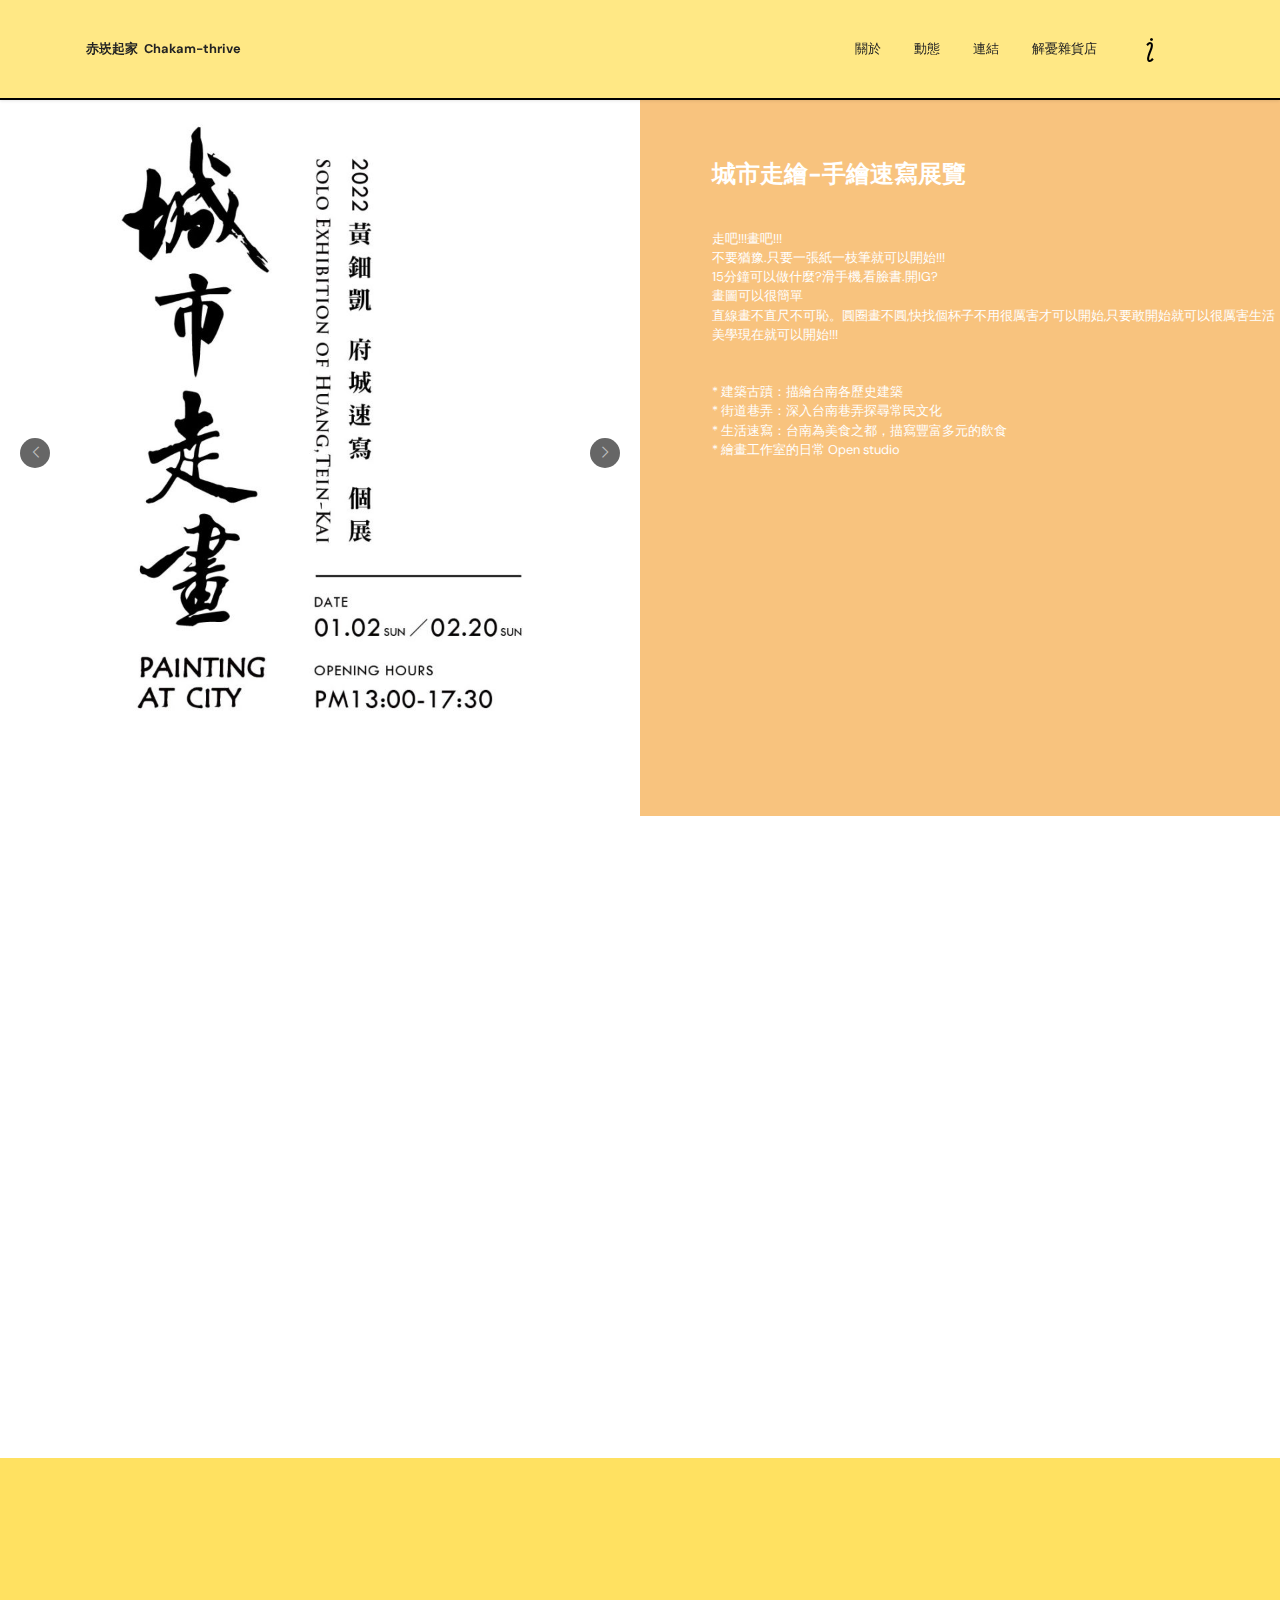
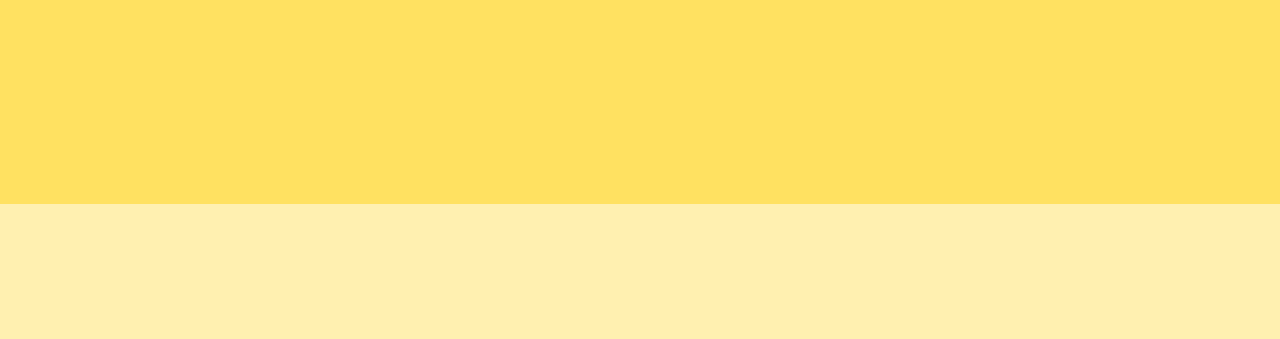
==== commit 6b823e6a: "create github pages" ====
--- a/page1.html
+++ b/page1.html
@@ -36,7 +36,7 @@
         <div class="container">
             <div class="navbar-brand">
                 
-                <span class="navbar-caption-wrap"><a class="navbar-caption text-black display-4" href="#">赤崁起家&nbsp; Chakam-thrive</a></span>
+                <span class="navbar-caption-wrap"><a class="navbar-caption text-black text-primary display-4" href="index.html">赤崁起家&nbsp; Chakam-thrive</a></span>
             </div>
             <button class="navbar-toggler" type="button" data-toggle="collapse" data-bs-toggle="collapse" data-target="#navbarSupportedContent" data-bs-target="#navbarSupportedContent" aria-controls="navbarNavAltMarkup" aria-expanded="false" aria-label="Toggle navigation">
                 <div class="hamburger">
@@ -67,65 +67,61 @@
     </nav>
 </section>
 
-<section data-bs-version="5.1" class="slider2 cid-sX7G77QqDc mbr-fullscreen" id="slider2-2a">
-    
-
-    <div class="main-container col-12">
-        <div class="text-container col-12 col-md-6">
-            <div class="col-12 main-text">
-                <div class="col-12">
-                    
-                    <h3 class="mbr-section-title mbr-fonts-style mb-3 title mt-2 display-7">
-                        城市走繪-手繪速寫展覽
-                    </h3>
-                    <p class="mbr-text mbr-fonts-style mt-3 mb-0 text display-4">走吧!!!畫吧!!!<br>不要猶豫.只要一張紙一枝筆就可以開始!!!<br>15分鐘可以做什麼?滑手機,看臉書.開IG?<br>畫圖可以很簡單<br>直線畫不直尺不可恥。圓圈畫不圓,快找個杯子不用很厲害才可以開始,只要敢開始就可以很厲害生活美學現在就可以開始!!!<br><br><br>*	建築古蹟：描繪台南各歷史建築<br>
-*	街道巷弄：深入台南巷弄探尋常民文化
-<br>*	生活速寫：台南為美食之都，描寫豐富多元的飲食<br>
-*	繪畫工作室的日常 Open studio<br></p>
-                    
-                </div>
-            </div>
-            <div class="col-12">
-                
-            </div>
-        </div>
-        <div class="carousel slide col-12 col-md-6 carousel-fade" id="sX7HsLuNIn" data-ride="carousel" data-bs-ride="carousel" data-interval="3000" data-bs-interval="3000">
-            <ol class="carousel-indicators">
-                <li data-slide-to="0" data-bs-slide-to="0" class="active" data-target="#sX7HsLuNIn" data-bs-target="#sX7HsLuNIn"></li>
-                <li data-slide-to="1" data-bs-slide-to="1" data-target="#sX7HsLuNIn" data-bs-target="#sX7HsLuNIn"></li>
-                <li data-slide-to="2" data-bs-slide-to="2" data-target="#sX7HsLuNIn" data-bs-target="#sX7HsLuNIn"></li>
-            </ol>
-            <div class="carousel-inner col-12">
-                <div class="carousel-item slider-image item active">
-                    <div class="item-wrapper">
-                        <img class="d-block w-100" src="assets/images/1641787374628-1056x1247.jpg">
+<section data-bs-version="5.1" class="slider1 cid-sX7IM778gQ" id="slider1-2b">
+    
+
+    
+
+    <div class="container-fluid">
+        <div class="row content">
+            <div class="col-12 col-lg-6">
+                <div class="carousel slide" id="sX7OA3dHZw" data-ride="carousel" data-bs-ride="carousel" data-interval="3000" data-bs-interval="3000">
+                    
+                    <div class="carousel-inner">
+                        <div class="carousel-item slider-image item active">
+                            <div class="item-wrapper">
+                                <img class="d-block w-100" src="assets/images/1641787374628-960x1134.jpg">
+                            </div>
+                        </div>
+                        <div class="carousel-item slider-image item">
+                            <div class="item-wrapper">
+                                <img class="d-block w-100" src="assets/images/1642001620551-713x1007.jpg">
+                            </div>
+                        </div>
+                        <div class="carousel-item slider-image item">
+                            <div class="item-wrapper">
+                                <img class="d-block w-100" src="assets/images/1642001629294-707x992.jpg">
+                            </div>
+                        </div>
+                    </div>
+                    <a class="carousel-control carousel-control-prev" role="button" data-slide="prev" data-bs-slide="prev" href="#sX7OA3dHZw">
+                        <span class="mobi-mbri mobi-mbri-arrow-prev" aria-hidden="true"></span>
+                        <span class="sr-only visually-hidden">Previous</span>
+                    </a>
+                    <a class="carousel-control carousel-control-next" role="button" data-slide="next" data-bs-slide="next" href="#sX7OA3dHZw">
+                        <span class="mobi-mbri mobi-mbri-arrow-next" aria-hidden="true"></span>
+                        <span class="sr-only visually-hidden">Next</span>
+                    </a>
+                </div>
+            </div>
+            <div class="col-12 col-lg-6">
+                <div class="text">
+                    <div class="text-wrapper">
                         
-                    </div>
-                </div>
-                <div class="carousel-item slider-image item">
-                    <div class="item-wrapper">
-                        <img class="d-block w-100" src="assets/images/1642001620551-640x904.jpg">
+                        <h3 class="mbr-section-title mbr-fonts-style display-7">
+                            <strong>城市走繪-手繪速寫展覽</strong>
+                        </h3>
+                        <p class="mbr-text mbr-fonts-style display-4">走吧!!!畫吧!!!<br>不要猶豫.只要一張紙一枝筆就可以開始!!!<br>15分鐘可以做什麼?滑手機,看臉書.開IG?<br>畫圖可以很簡單<br>直線畫不直尺不可恥。圓圈畫不圓,快找個杯子不用很厲害才可以開始,只要敢開始就可以很厲害生活美學現在就可以開始!!!<br><br><br>* 建築古蹟：描繪台南各歷史建築<br>* 街道巷弄：深入台南巷弄探尋常民文化<br>* 生活速寫：台南為美食之都，描寫豐富多元的飲食<br>* 繪畫工作室的日常 Open studio</p>
+                    </div>
+                    
+                    
+                    <div class="buttons-wrap">
                         
                     </div>
                 </div>
-                <div class="carousel-item slider-image item">
-                    <div class="item-wrapper">
-                        <img class="d-block w-100" src="assets/images/1642001629294-707x992.jpg">
-                        
-                    </div>
-                </div>
-            </div>
-            <a class="carousel-control carousel-control-prev" role="button" data-slide="prev" data-bs-slide="prev" href="#sX7HsLuNIn">
-                <span class="mobi-mbri mobi-mbri-arrow-prev" aria-hidden="true"></span>
-                <span class="sr-only visually-hidden">Previous</span>
-            </a>
-            <a class="carousel-control carousel-control-next" role="button" data-slide="next" data-bs-slide="next" href="#sX7HsLuNIn">
-                <span class="mobi-mbri mobi-mbri-arrow-next" aria-hidden="true"></span>
-                <span class="sr-only visually-hidden">Next</span>
-            </a>
-        </div>
-    </div>
-
+            </div>
+        </div>
+    </div>
 </section>
 
 <section data-bs-version="5.1" class="gallery1 cid-sX7EHWkvoV" id="gallery1-29">
--- a/assets/mobirise/css/mbr-additional.css
+++ b/assets/mobirise/css/mbr-additional.css
@@ -2119,190 +2119,263 @@
     padding: 0 0.25rem;
   }
 }
-.cid-sX7G77QqDc {
-  padding-top: 4rem;
-  padding-bottom: 0rem;
-  background-color: #fffdf7;
+.cid-sX7IM778gQ {
+  background-color: #f8c37e;
+}
+.cid-sX7IM778gQ .container-fluid {
+  padding: 0;
+}
+.cid-sX7IM778gQ .row {
+  margin: 0;
+}
+.cid-sX7IM778gQ div[class*="col"] {
+  padding: 0;
+}
+.cid-sX7IM778gQ .carousel,
+.cid-sX7IM778gQ .carousel-inner,
+.cid-sX7IM778gQ .carousel-item {
+  height: 100%;
+  transition: all ease-in-out 0.3s;
+}
+.cid-sX7IM778gQ .item-wrapper {
+  width: 100%;
+}
+.cid-sX7IM778gQ img {
+  height: 100%;
+  object-fit: cover;
+}
+.cid-sX7IM778gQ .carousel-control {
+  width: 30px;
+  height: 30px;
+  border-radius: 50%;
+  background-color: #666666;
+  opacity: 1;
+  top: 50%;
+}
+.cid-sX7IM778gQ .carousel-control span {
+  font-size: 0.7rem;
+  opacity: 0.6;
+}
+.cid-sX7IM778gQ .carousel-control:hover {
+  background-color: #33d5ad;
+}
+.cid-sX7IM778gQ .carousel-control-prev {
+  left: 20px;
+}
+.cid-sX7IM778gQ .carousel-control-next {
+  right: 20px;
+}
+.cid-sX7IM778gQ .carousel-indicators .active,
+.cid-sX7IM778gQ .carousel-indicators li {
+  width: 20px;
+  height: 3px;
+  border: none;
+  border-radius: 0;
+  background-color: #ffffff;
+  opacity: 1;
+}
+.cid-sX7IM778gQ .carousel-indicators li {
+  width: 20px;
+  height: 3px;
+  opacity: 0.5;
+}
+.cid-sX7IM778gQ .text {
+  padding-top: 6rem;
+  padding-bottom: 6rem;
+}
+.cid-sX7IM778gQ .mbr-section-title {
+  color: #ffffff;
+  margin-bottom: 2.3rem;
+  text-align: left;
+}
+.cid-sX7IM778gQ .mbr-section-subtitle {
+  color: #ffffff;
+  margin-bottom: 0;
+}
+.cid-sX7IM778gQ .mbr-text {
+  color: #ffffff;
+  margin-bottom: 27px;
+  text-align: left;
+}
+@media (min-width: 992px) {
+  .cid-sX7IM778gQ .text-wrapper,
+  .cid-sX7IM778gQ .nutrition,
+  .cid-sX7IM778gQ .price,
+  .cid-sX7IM778gQ .buttons-wrap {
+    padding-left: 4.5rem;
+  }
+}
+@media (min-width: 992px) and (max-width: 1199px) {
+  .cid-sX7IM778gQ .text-wrapper,
+  .cid-sX7IM778gQ .nutrition,
+  .cid-sX7IM778gQ .price,
+  .cid-sX7IM778gQ .buttons-wrap {
+    padding-left: 2.375rem;
+  }
+}
+@media (min-width: 992px) and (max-width: 1099px) {
+  .cid-sX7IM778gQ .text-wrapper,
+  .cid-sX7IM778gQ .nutrition,
+  .cid-sX7IM778gQ .price,
+  .cid-sX7IM778gQ .buttons-wrap {
+    padding-left: 1rem;
+  }
+}
+@media (min-width: 992px) and (max-width: 1030px) {
+  .cid-sX7IM778gQ .text-wrapper,
+  .cid-sX7IM778gQ .nutrition,
+  .cid-sX7IM778gQ .price,
+  .cid-sX7IM778gQ .buttons-wrap {
+    padding-left: 0.8rem;
+  }
+}
+@media (min-width: 992px) and (max-width: 991px) {
+  .cid-sX7IM778gQ .text-wrapper,
+  .cid-sX7IM778gQ .nutrition,
+  .cid-sX7IM778gQ .price,
+  .cid-sX7IM778gQ .buttons-wrap {
+    padding-left: 0;
+  }
+}
+@media (max-width: 991px) {
+  .cid-sX7IM778gQ .content {
+    text-align: center;
+  }
+}
+.cid-sX7IM778gQ .mbr-card-title {
+  color: #ffffff;
+  margin-bottom: 18px;
+}
+.cid-sX7IM778gQ .nutrition {
+  margin-bottom: 40px;
+}
+.cid-sX7IM778gQ .nutrition-wrap {
+  display: flex;
+  justify-content: flex-start;
+}
+@media (max-width: 991px) {
+  .cid-sX7IM778gQ .nutrition-wrap {
+    justify-content: center;
+  }
+}
+@media (max-width: 479px) {
+  .cid-sX7IM778gQ .nutrition-wrap {
+    flex-wrap: wrap;
+    width: 80%;
+    margin-left: auto;
+    margin-right: auto;
+  }
+}
+@media (max-width: 388px) {
+  .cid-sX7IM778gQ .nutrition-wrap {
+    width: 100%;
+  }
+}
+.cid-sX7IM778gQ .nutrition-wrap .nutrition-tile {
+  width: 100px;
+  height: 100px;
+  border-radius: 50%;
+  border-width: 1px;
+  border-style: dashed;
   display: flex;
   flex-direction: column;
-}
-.cid-sX7G77QqDc .main-container {
-  display: flex;
-  flex-wrap: wrap;
-  flex-grow: 1;
-  border-bottom: 1px solid #7F8678;
-  border-top: 1px solid #7F8678;
-  margin-top: -1px;
-  height: auto;
-}
-.cid-sX7G77QqDc .row-reverse {
-  display: flex;
-  flex-direction: row-reverse;
-}
-.cid-sX7G77QqDc .text-container {
-  display: flex;
-  flex-direction: column;
-  padding: 25px 32px;
-  border-bottom: 1px solid #7F8678;
-}
-@media (min-width: 768px) {
-  .cid-sX7G77QqDc .text-container {
-    border-bottom: none;
-    border-right: 1px solid #7F8678;
-  }
-}
-@media (max-width: 991px) {
-  .cid-sX7G77QqDc .text-container {
-    min-height: 50vh;
-  }
-}
-@media (min-width: 992px) {
-  .cid-sX7G77QqDc .text-container {
-    min-height: 100%;
-  }
-}
-.cid-sX7G77QqDc .main-text {
-  margin: 0 0 auto;
-}
-@media (min-width: 768px) {
-  .cid-sX7G77QqDc .main-text {
-    width: 50%;
-  }
-}
-@media (max-width: 767px) {
-  .cid-sX7G77QqDc .main-text {
-    margin-bottom: 208px;
-  }
-}
-.cid-sX7G77QqDc .carousel {
-  display: flex;
   justify-content: center;
   align-items: center;
-  flex-direction: column;
-  height: auto;
-}
-.cid-sX7G77QqDc .carousel img {
-  width: 100%;
-  object-fit: cover;
-  height: 800px;
-  flex-grow: 1;
-}
-.cid-sX7G77QqDc .carousel-item,
-.cid-sX7G77QqDc .carousel-inner {
-  height: 100%;
-}
-@media (max-width: 767px) {
-  .cid-sX7G77QqDc .carousel-item {
-    height: 50vh;
-  }
-}
-@media (max-width: 767px) {
-  .cid-sX7G77QqDc .carousel-inner {
-    height: auto;
-    max-height: 100%;
-    max-width: 100%;
-    margin: 0 auto;
-  }
-}
-.cid-sX7G77QqDc .carousel-caption {
-  bottom: 40px;
-}
-.cid-sX7G77QqDc .mobi-mbri-arrow-next {
-  margin-left: 5px;
-}
-.cid-sX7G77QqDc .mobi-mbri-arrow-prev {
-  margin-right: 5px;
-}
-.cid-sX7G77QqDc .item-wrapper {
-  width: 100%;
-  height: 100%;
-  display: flex;
-  flex-direction: column;
+}
+.cid-sX7IM778gQ .tile-one {
+  background-color: #1f1437;
+  border-color: #ffffff;
+  margin-right: 15px;
+  background: transparent;
+}
+@media (max-width: 479px) {
+  .cid-sX7IM778gQ .tile-one {
+    margin-right: 25px;
+  }
+}
+.cid-sX7IM778gQ .tile-two {
+  background-color: #1f1437;
+  border-color: #ffffff;
+  margin-right: 15px;
+  background: transparent;
+}
+.cid-sX7IM778gQ .tile-three {
+  background-color: #1f1437;
+  border-color: #ffffff;
+  margin-right: 15px;
+  background: transparent;
+}
+@media (max-width: 479px) {
+  .cid-sX7IM778gQ .tile-three {
+    margin-top: 25px;
+    margin-right: 25px;
+  }
+}
+.cid-sX7IM778gQ .tile-four {
+  background-color: #1f1437;
+  border-color: #1f1437;
+  margin-right: 15px;
+  position: relative;
+}
+@media (max-width: 479px) {
+  .cid-sX7IM778gQ .tile-four {
+    margin-top: 25px;
+  }
+}
+.cid-sX7IM778gQ svg {
+  position: absolute;
+  top: -35px;
+  right: -40px;
+  width: 80px;
+  height: 70px;
+}
+.cid-sX7IM778gQ svg path {
+  fill: #1f1437;
+}
+.cid-sX7IM778gQ .mbr-tile-text {
+  color: #ffffff;
+  margin: 0;
+}
+.cid-sX7IM778gQ .mbr-tile-number {
+  color: #ffffff;
+  margin: 0;
+}
+.cid-sX7IM778gQ .price-text-wrap {
+  display: flex;
   align-items: center;
-  justify-content: center;
-}
-@media (max-width: 767px) {
-  .cid-sX7G77QqDc .container .carousel-control {
-    margin-bottom: 0;
-  }
-  .cid-sX7G77QqDc .content-slider-wrap {
-    width: 100% !important;
-  }
-  .cid-sX7G77QqDc .carousel-indicators {
-    display: flex !important;
-  }
-}
-.cid-sX7G77QqDc .carousel-control {
-  top: 20%;
-  width: 30%;
-  height: 60%;
-  margin-top: -1.5rem;
-  font-size: 22px;
-  background-color: #000000;
-  border: 2px solid #fff;
-  transition: all 0.3s;
-  opacity: 0;
-}
-.cid-sX7G77QqDc .carousel-control.carousel-control-prev {
-  left: 0;
-}
-.cid-sX7G77QqDc .carousel-control.carousel-control-next {
-  right: 0;
-}
-@media (max-width: 767px) {
-  .cid-sX7G77QqDc .carousel-control {
-    margin: 0;
-    top: 20%;
-    height: 60%;
-    width: 30%;
-  }
-  .cid-sX7G77QqDc .carousel-control.carousel-control-prev {
-    left: 0;
-    margin-left: 50px;
-  }
-  .cid-sX7G77QqDc .carousel-control.carousel-control-next {
-    right: 0;
-    margin-right: 50px;
-  }
-}
-.cid-sX7G77QqDc .carousel-indicators {
-  position: absolute;
-  bottom: 0;
-  margin-bottom: 24px !important;
-  margin-right: 24px;
-  margin-left: 24px;
-  justify-content: flex-end;
-}
-.cid-sX7G77QqDc .carousel-indicators li {
-  max-width: 7px;
-  height: 7px;
-  width: 7px;
-  max-height: 7px;
-  margin: 0 10px;
-  background-color: transparent;
-  border: 1px solid #000000;
-  border-radius: 50%;
-  transition: all 0.3s;
-  opacity: 1 !important;
-}
-.cid-sX7G77QqDc .carousel-indicators li.active {
-  background-color: #000000;
-  opacity: 1 !important;
-}
-.cid-sX7G77QqDc .carousel-indicators li::after,
-.cid-sX7G77QqDc .carousel-indicators li::before {
-  content: none;
-}
-.cid-sX7G77QqDc .carousel-indicators.ie-fix {
-  left: 50%;
-  display: block;
-  width: 60%;
-  margin-left: -30%;
-  text-align: center;
-}
-@media (max-width: 767px) {
-  .cid-sX7G77QqDc .carousel-indicators {
-    display: none !important;
+  margin-bottom: 23px;
+}
+@media (max-width: 991px) {
+  .cid-sX7IM778gQ .price-text-wrap {
+    justify-content: center;
+  }
+}
+.cid-sX7IM778gQ .line {
+  width: 1px;
+  height: 50px;
+  margin: 0 20px;
+  background-color: #ffffff;
+  opacity: 0.5;
+}
+.cid-sX7IM778gQ .mbr-price-text {
+  color: #ffffff;
+  margin-bottom: 0;
+}
+.cid-sX7IM778gQ .mbr-price-number {
+  color: #ffffff;
+  margin-bottom: 0;
+}
+.cid-sX7IM778gQ .mbr-amount-text {
+  color: #ffffff;
+  margin-bottom: 0;
+}
+.cid-sX7IM778gQ .mbr-amount-number {
+  color: #ffffff;
+  margin-bottom: 0;
+}
+@media (max-width: 991px) {
+  .cid-sX7IM778gQ .mbr-section-btn {
+    justify-content: center!important;
   }
 }
 .cid-sX7EHWkvoV {
--- a/assets/mobirise/css/mbr-additional.css
+++ b/assets/mobirise/css/mbr-additional.css
@@ -2119,190 +2119,263 @@
     padding: 0 0.25rem;
   }
 }
-.cid-sX7G77QqDc {
-  padding-top: 4rem;
-  padding-bottom: 0rem;
-  background-color: #fffdf7;
+.cid-sX7IM778gQ {
+  background-color: #f8c37e;
+}
+.cid-sX7IM778gQ .container-fluid {
+  padding: 0;
+}
+.cid-sX7IM778gQ .row {
+  margin: 0;
+}
+.cid-sX7IM778gQ div[class*="col"] {
+  padding: 0;
+}
+.cid-sX7IM778gQ .carousel,
+.cid-sX7IM778gQ .carousel-inner,
+.cid-sX7IM778gQ .carousel-item {
+  height: 100%;
+  transition: all ease-in-out 0.3s;
+}
+.cid-sX7IM778gQ .item-wrapper {
+  width: 100%;
+}
+.cid-sX7IM778gQ img {
+  height: 100%;
+  object-fit: cover;
+}
+.cid-sX7IM778gQ .carousel-control {
+  width: 30px;
+  height: 30px;
+  border-radius: 50%;
+  background-color: #666666;
+  opacity: 1;
+  top: 50%;
+}
+.cid-sX7IM778gQ .carousel-control span {
+  font-size: 0.7rem;
+  opacity: 0.6;
+}
+.cid-sX7IM778gQ .carousel-control:hover {
+  background-color: #33d5ad;
+}
+.cid-sX7IM778gQ .carousel-control-prev {
+  left: 20px;
+}
+.cid-sX7IM778gQ .carousel-control-next {
+  right: 20px;
+}
+.cid-sX7IM778gQ .carousel-indicators .active,
+.cid-sX7IM778gQ .carousel-indicators li {
+  width: 20px;
+  height: 3px;
+  border: none;
+  border-radius: 0;
+  background-color: #ffffff;
+  opacity: 1;
+}
+.cid-sX7IM778gQ .carousel-indicators li {
+  width: 20px;
+  height: 3px;
+  opacity: 0.5;
+}
+.cid-sX7IM778gQ .text {
+  padding-top: 6rem;
+  padding-bottom: 6rem;
+}
+.cid-sX7IM778gQ .mbr-section-title {
+  color: #ffffff;
+  margin-bottom: 2.3rem;
+  text-align: left;
+}
+.cid-sX7IM778gQ .mbr-section-subtitle {
+  color: #ffffff;
+  margin-bottom: 0;
+}
+.cid-sX7IM778gQ .mbr-text {
+  color: #ffffff;
+  margin-bottom: 27px;
+  text-align: left;
+}
+@media (min-width: 992px) {
+  .cid-sX7IM778gQ .text-wrapper,
+  .cid-sX7IM778gQ .nutrition,
+  .cid-sX7IM778gQ .price,
+  .cid-sX7IM778gQ .buttons-wrap {
+    padding-left: 4.5rem;
+  }
+}
+@media (min-width: 992px) and (max-width: 1199px) {
+  .cid-sX7IM778gQ .text-wrapper,
+  .cid-sX7IM778gQ .nutrition,
+  .cid-sX7IM778gQ .price,
+  .cid-sX7IM778gQ .buttons-wrap {
+    padding-left: 2.375rem;
+  }
+}
+@media (min-width: 992px) and (max-width: 1099px) {
+  .cid-sX7IM778gQ .text-wrapper,
+  .cid-sX7IM778gQ .nutrition,
+  .cid-sX7IM778gQ .price,
+  .cid-sX7IM778gQ .buttons-wrap {
+    padding-left: 1rem;
+  }
+}
+@media (min-width: 992px) and (max-width: 1030px) {
+  .cid-sX7IM778gQ .text-wrapper,
+  .cid-sX7IM778gQ .nutrition,
+  .cid-sX7IM778gQ .price,
+  .cid-sX7IM778gQ .buttons-wrap {
+    padding-left: 0.8rem;
+  }
+}
+@media (min-width: 992px) and (max-width: 991px) {
+  .cid-sX7IM778gQ .text-wrapper,
+  .cid-sX7IM778gQ .nutrition,
+  .cid-sX7IM778gQ .price,
+  .cid-sX7IM778gQ .buttons-wrap {
+    padding-left: 0;
+  }
+}
+@media (max-width: 991px) {
+  .cid-sX7IM778gQ .content {
+    text-align: center;
+  }
+}
+.cid-sX7IM778gQ .mbr-card-title {
+  color: #ffffff;
+  margin-bottom: 18px;
+}
+.cid-sX7IM778gQ .nutrition {
+  margin-bottom: 40px;
+}
+.cid-sX7IM778gQ .nutrition-wrap {
+  display: flex;
+  justify-content: flex-start;
+}
+@media (max-width: 991px) {
+  .cid-sX7IM778gQ .nutrition-wrap {
+    justify-content: center;
+  }
+}
+@media (max-width: 479px) {
+  .cid-sX7IM778gQ .nutrition-wrap {
+    flex-wrap: wrap;
+    width: 80%;
+    margin-left: auto;
+    margin-right: auto;
+  }
+}
+@media (max-width: 388px) {
+  .cid-sX7IM778gQ .nutrition-wrap {
+    width: 100%;
+  }
+}
+.cid-sX7IM778gQ .nutrition-wrap .nutrition-tile {
+  width: 100px;
+  height: 100px;
+  border-radius: 50%;
+  border-width: 1px;
+  border-style: dashed;
   display: flex;
   flex-direction: column;
-}
-.cid-sX7G77QqDc .main-container {
-  display: flex;
-  flex-wrap: wrap;
-  flex-grow: 1;
-  border-bottom: 1px solid #7F8678;
-  border-top: 1px solid #7F8678;
-  margin-top: -1px;
-  height: auto;
-}
-.cid-sX7G77QqDc .row-reverse {
-  display: flex;
-  flex-direction: row-reverse;
-}
-.cid-sX7G77QqDc .text-container {
-  display: flex;
-  flex-direction: column;
-  padding: 25px 32px;
-  border-bottom: 1px solid #7F8678;
-}
-@media (min-width: 768px) {
-  .cid-sX7G77QqDc .text-container {
-    border-bottom: none;
-    border-right: 1px solid #7F8678;
-  }
-}
-@media (max-width: 991px) {
-  .cid-sX7G77QqDc .text-container {
-    min-height: 50vh;
-  }
-}
-@media (min-width: 992px) {
-  .cid-sX7G77QqDc .text-container {
-    min-height: 100%;
-  }
-}
-.cid-sX7G77QqDc .main-text {
-  margin: 0 0 auto;
-}
-@media (min-width: 768px) {
-  .cid-sX7G77QqDc .main-text {
-    width: 50%;
-  }
-}
-@media (max-width: 767px) {
-  .cid-sX7G77QqDc .main-text {
-    margin-bottom: 208px;
-  }
-}
-.cid-sX7G77QqDc .carousel {
-  display: flex;
   justify-content: center;
   align-items: center;
-  flex-direction: column;
-  height: auto;
-}
-.cid-sX7G77QqDc .carousel img {
-  width: 100%;
-  object-fit: cover;
-  height: 800px;
-  flex-grow: 1;
-}
-.cid-sX7G77QqDc .carousel-item,
-.cid-sX7G77QqDc .carousel-inner {
-  height: 100%;
-}
-@media (max-width: 767px) {
-  .cid-sX7G77QqDc .carousel-item {
-    height: 50vh;
-  }
-}
-@media (max-width: 767px) {
-  .cid-sX7G77QqDc .carousel-inner {
-    height: auto;
-    max-height: 100%;
-    max-width: 100%;
-    margin: 0 auto;
-  }
-}
-.cid-sX7G77QqDc .carousel-caption {
-  bottom: 40px;
-}
-.cid-sX7G77QqDc .mobi-mbri-arrow-next {
-  margin-left: 5px;
-}
-.cid-sX7G77QqDc .mobi-mbri-arrow-prev {
-  margin-right: 5px;
-}
-.cid-sX7G77QqDc .item-wrapper {
-  width: 100%;
-  height: 100%;
-  display: flex;
-  flex-direction: column;
+}
+.cid-sX7IM778gQ .tile-one {
+  background-color: #1f1437;
+  border-color: #ffffff;
+  margin-right: 15px;
+  background: transparent;
+}
+@media (max-width: 479px) {
+  .cid-sX7IM778gQ .tile-one {
+    margin-right: 25px;
+  }
+}
+.cid-sX7IM778gQ .tile-two {
+  background-color: #1f1437;
+  border-color: #ffffff;
+  margin-right: 15px;
+  background: transparent;
+}
+.cid-sX7IM778gQ .tile-three {
+  background-color: #1f1437;
+  border-color: #ffffff;
+  margin-right: 15px;
+  background: transparent;
+}
+@media (max-width: 479px) {
+  .cid-sX7IM778gQ .tile-three {
+    margin-top: 25px;
+    margin-right: 25px;
+  }
+}
+.cid-sX7IM778gQ .tile-four {
+  background-color: #1f1437;
+  border-color: #1f1437;
+  margin-right: 15px;
+  position: relative;
+}
+@media (max-width: 479px) {
+  .cid-sX7IM778gQ .tile-four {
+    margin-top: 25px;
+  }
+}
+.cid-sX7IM778gQ svg {
+  position: absolute;
+  top: -35px;
+  right: -40px;
+  width: 80px;
+  height: 70px;
+}
+.cid-sX7IM778gQ svg path {
+  fill: #1f1437;
+}
+.cid-sX7IM778gQ .mbr-tile-text {
+  color: #ffffff;
+  margin: 0;
+}
+.cid-sX7IM778gQ .mbr-tile-number {
+  color: #ffffff;
+  margin: 0;
+}
+.cid-sX7IM778gQ .price-text-wrap {
+  display: flex;
   align-items: center;
-  justify-content: center;
-}
-@media (max-width: 767px) {
-  .cid-sX7G77QqDc .container .carousel-control {
-    margin-bottom: 0;
-  }
-  .cid-sX7G77QqDc .content-slider-wrap {
-    width: 100% !important;
-  }
-  .cid-sX7G77QqDc .carousel-indicators {
-    display: flex !important;
-  }
-}
-.cid-sX7G77QqDc .carousel-control {
-  top: 20%;
-  width: 30%;
-  height: 60%;
-  margin-top: -1.5rem;
-  font-size: 22px;
-  background-color: #000000;
-  border: 2px solid #fff;
-  transition: all 0.3s;
-  opacity: 0;
-}
-.cid-sX7G77QqDc .carousel-control.carousel-control-prev {
-  left: 0;
-}
-.cid-sX7G77QqDc .carousel-control.carousel-control-next {
-  right: 0;
-}
-@media (max-width: 767px) {
-  .cid-sX7G77QqDc .carousel-control {
-    margin: 0;
-    top: 20%;
-    height: 60%;
-    width: 30%;
-  }
-  .cid-sX7G77QqDc .carousel-control.carousel-control-prev {
-    left: 0;
-    margin-left: 50px;
-  }
-  .cid-sX7G77QqDc .carousel-control.carousel-control-next {
-    right: 0;
-    margin-right: 50px;
-  }
-}
-.cid-sX7G77QqDc .carousel-indicators {
-  position: absolute;
-  bottom: 0;
-  margin-bottom: 24px !important;
-  margin-right: 24px;
-  margin-left: 24px;
-  justify-content: flex-end;
-}
-.cid-sX7G77QqDc .carousel-indicators li {
-  max-width: 7px;
-  height: 7px;
-  width: 7px;
-  max-height: 7px;
-  margin: 0 10px;
-  background-color: transparent;
-  border: 1px solid #000000;
-  border-radius: 50%;
-  transition: all 0.3s;
-  opacity: 1 !important;
-}
-.cid-sX7G77QqDc .carousel-indicators li.active {
-  background-color: #000000;
-  opacity: 1 !important;
-}
-.cid-sX7G77QqDc .carousel-indicators li::after,
-.cid-sX7G77QqDc .carousel-indicators li::before {
-  content: none;
-}
-.cid-sX7G77QqDc .carousel-indicators.ie-fix {
-  left: 50%;
-  display: block;
-  width: 60%;
-  margin-left: -30%;
-  text-align: center;
-}
-@media (max-width: 767px) {
-  .cid-sX7G77QqDc .carousel-indicators {
-    display: none !important;
+  margin-bottom: 23px;
+}
+@media (max-width: 991px) {
+  .cid-sX7IM778gQ .price-text-wrap {
+    justify-content: center;
+  }
+}
+.cid-sX7IM778gQ .line {
+  width: 1px;
+  height: 50px;
+  margin: 0 20px;
+  background-color: #ffffff;
+  opacity: 0.5;
+}
+.cid-sX7IM778gQ .mbr-price-text {
+  color: #ffffff;
+  margin-bottom: 0;
+}
+.cid-sX7IM778gQ .mbr-price-number {
+  color: #ffffff;
+  margin-bottom: 0;
+}
+.cid-sX7IM778gQ .mbr-amount-text {
+  color: #ffffff;
+  margin-bottom: 0;
+}
+.cid-sX7IM778gQ .mbr-amount-number {
+  color: #ffffff;
+  margin-bottom: 0;
+}
+@media (max-width: 991px) {
+  .cid-sX7IM778gQ .mbr-section-btn {
+    justify-content: center!important;
   }
 }
 .cid-sX7EHWkvoV {
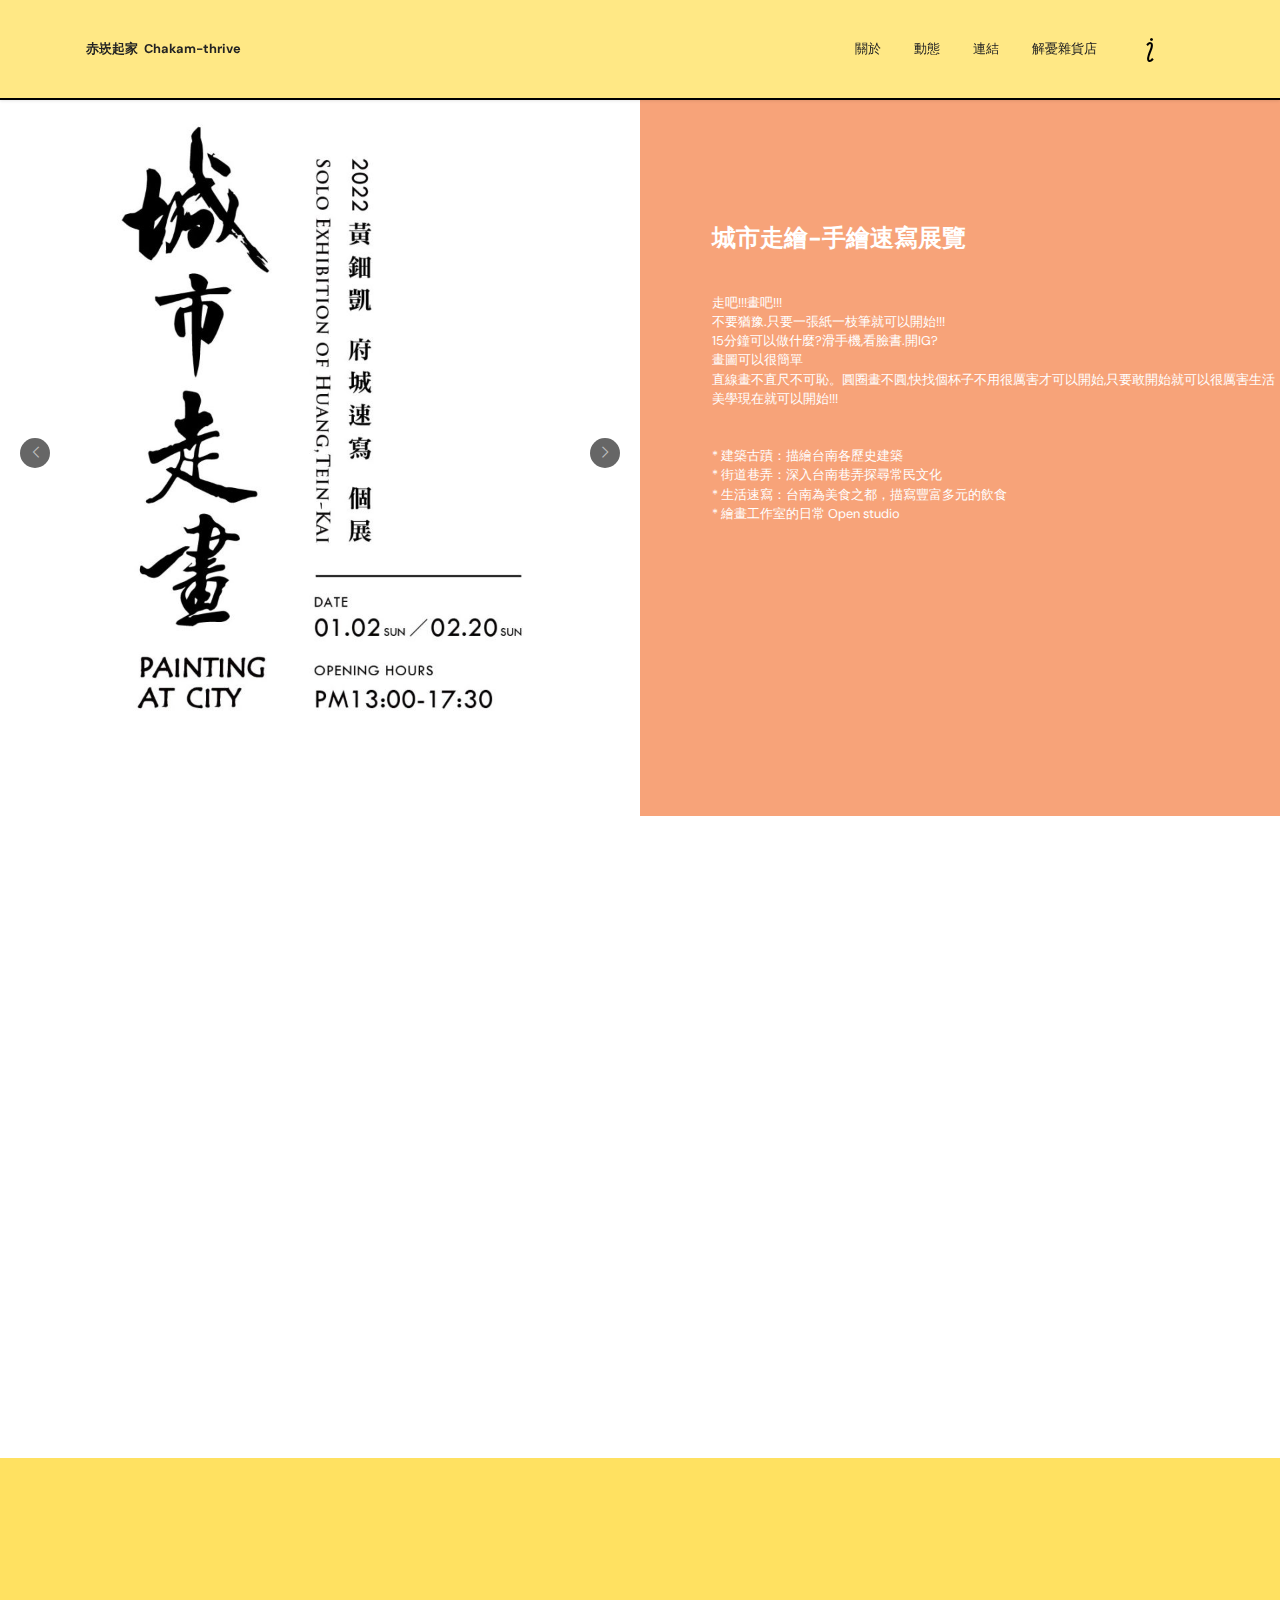
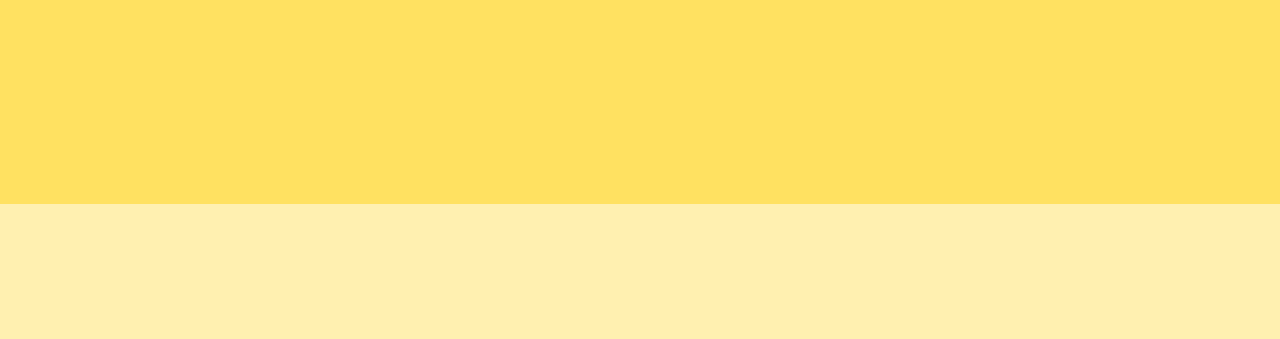
==== commit 72b6e963: "create github pages" ====
--- a/page1.html
+++ b/page1.html
@@ -75,7 +75,7 @@
     <div class="container-fluid">
         <div class="row content">
             <div class="col-12 col-lg-6">
-                <div class="carousel slide" id="sX7OA3dHZw" data-ride="carousel" data-bs-ride="carousel" data-interval="3000" data-bs-interval="3000">
+                <div class="carousel slide" id="sX7PmhZYhD" data-ride="carousel" data-bs-ride="carousel" data-interval="3000" data-bs-interval="3000">
                     
                     <div class="carousel-inner">
                         <div class="carousel-item slider-image item active">
@@ -94,11 +94,11 @@
                             </div>
                         </div>
                     </div>
-                    <a class="carousel-control carousel-control-prev" role="button" data-slide="prev" data-bs-slide="prev" href="#sX7OA3dHZw">
+                    <a class="carousel-control carousel-control-prev" role="button" data-slide="prev" data-bs-slide="prev" href="#sX7PmhZYhD">
                         <span class="mobi-mbri mobi-mbri-arrow-prev" aria-hidden="true"></span>
                         <span class="sr-only visually-hidden">Previous</span>
                     </a>
-                    <a class="carousel-control carousel-control-next" role="button" data-slide="next" data-bs-slide="next" href="#sX7OA3dHZw">
+                    <a class="carousel-control carousel-control-next" role="button" data-slide="next" data-bs-slide="next" href="#sX7PmhZYhD">
                         <span class="mobi-mbri mobi-mbri-arrow-next" aria-hidden="true"></span>
                         <span class="sr-only visually-hidden">Next</span>
                     </a>
--- a/assets/mobirise/css/mbr-additional.css
+++ b/assets/mobirise/css/mbr-additional.css
@@ -2120,7 +2120,7 @@
   }
 }
 .cid-sX7IM778gQ {
-  background-color: #f8c37e;
+  background-color: #f7a379;
 }
 .cid-sX7IM778gQ .container-fluid {
   padding: 0;
@@ -2180,7 +2180,7 @@
   opacity: 0.5;
 }
 .cid-sX7IM778gQ .text {
-  padding-top: 6rem;
+  padding-top: 10rem;
   padding-bottom: 6rem;
 }
 .cid-sX7IM778gQ .mbr-section-title {
--- a/assets/mobirise/css/mbr-additional.css
+++ b/assets/mobirise/css/mbr-additional.css
@@ -2120,7 +2120,7 @@
   }
 }
 .cid-sX7IM778gQ {
-  background-color: #f8c37e;
+  background-color: #f7a379;
 }
 .cid-sX7IM778gQ .container-fluid {
   padding: 0;
@@ -2180,7 +2180,7 @@
   opacity: 0.5;
 }
 .cid-sX7IM778gQ .text {
-  padding-top: 6rem;
+  padding-top: 10rem;
   padding-bottom: 6rem;
 }
 .cid-sX7IM778gQ .mbr-section-title {
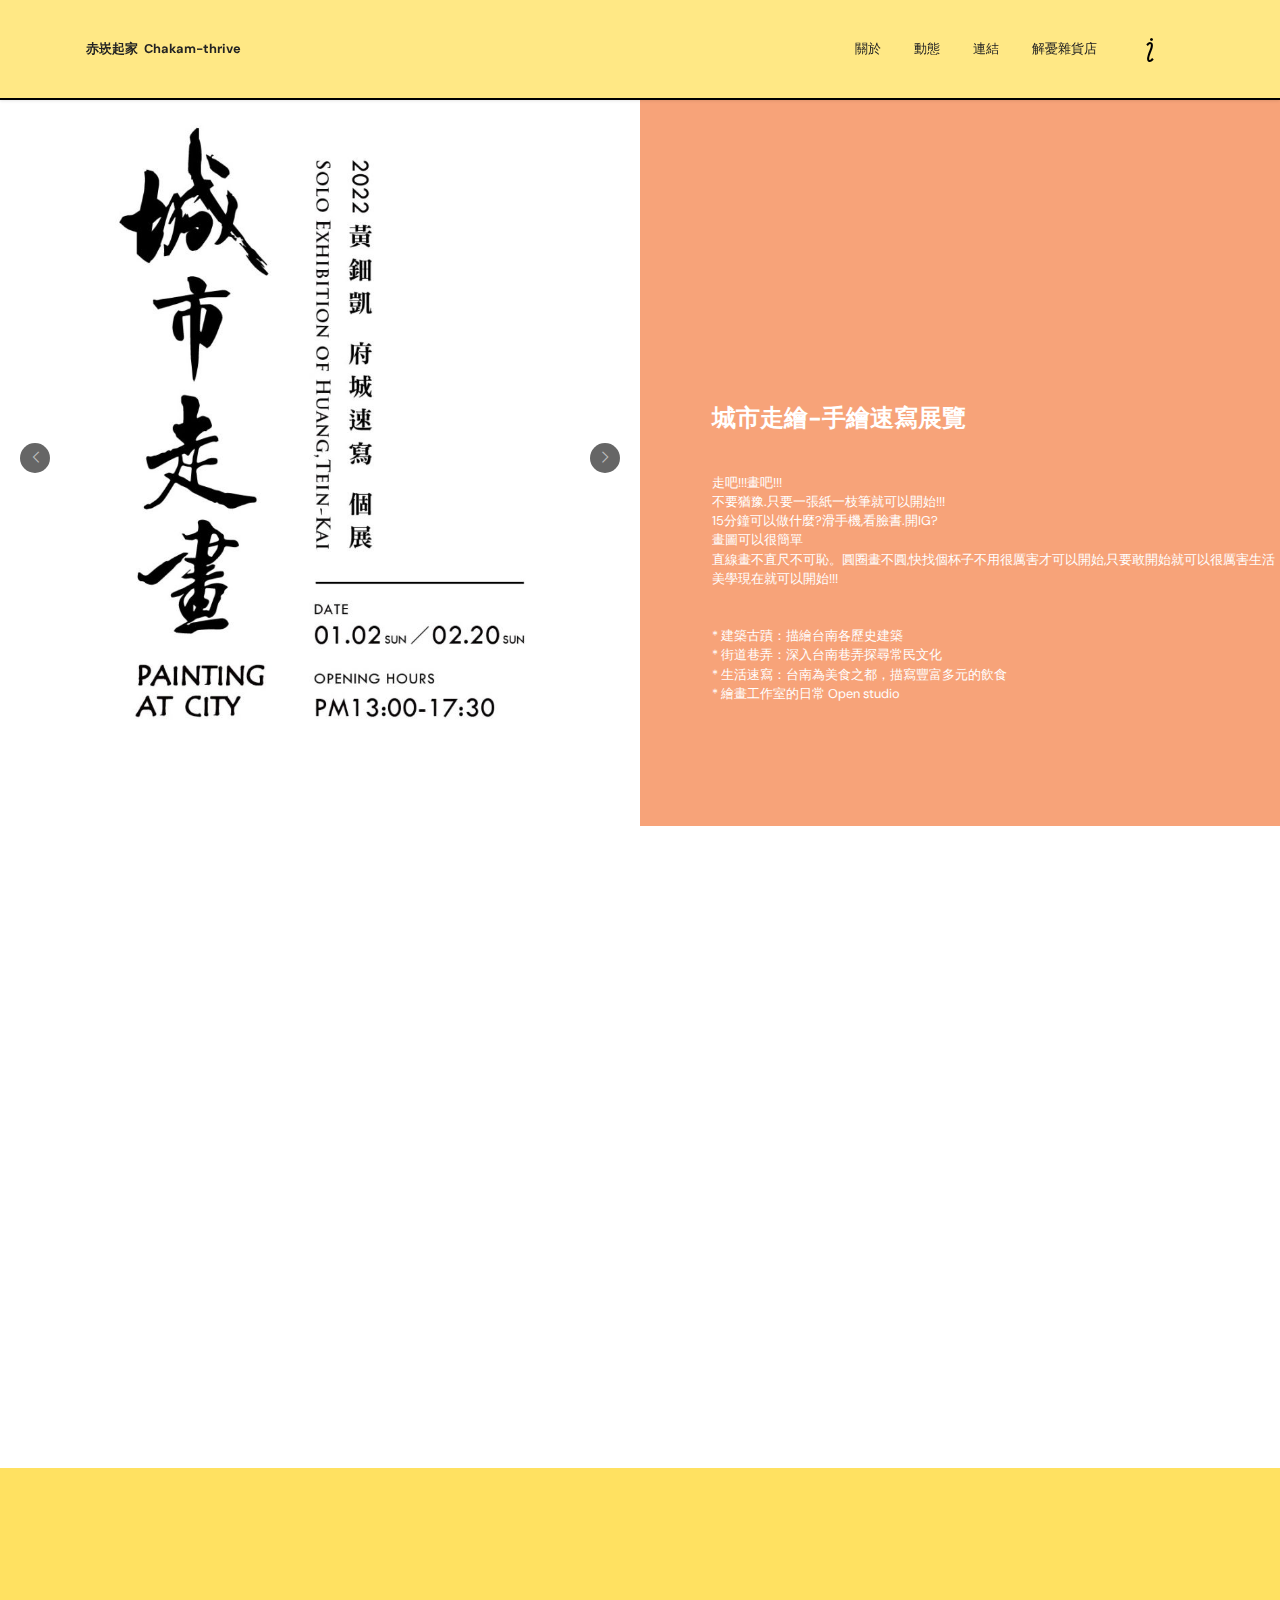
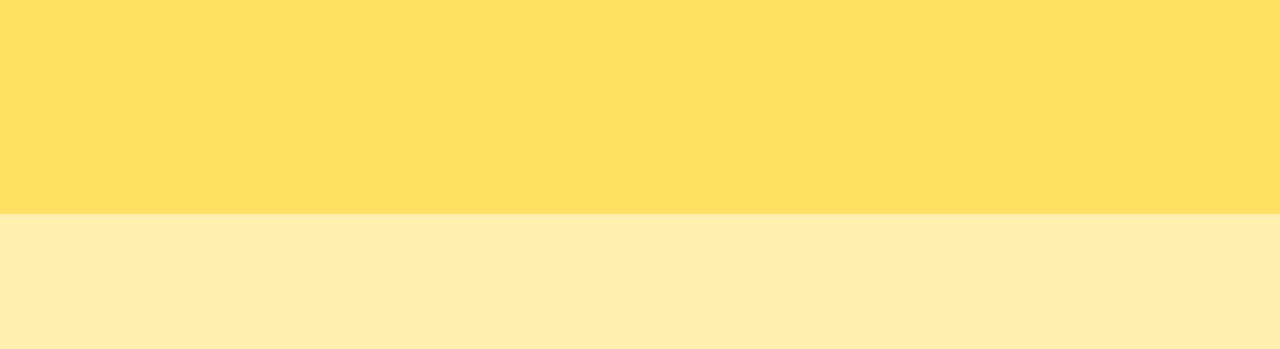
==== commit 4bd7fdbe: "create github pages" ====
--- a/page1.html
+++ b/page1.html
@@ -75,7 +75,7 @@
     <div class="container-fluid">
         <div class="row content">
             <div class="col-12 col-lg-6">
-                <div class="carousel slide" id="sX7PmhZYhD" data-ride="carousel" data-bs-ride="carousel" data-interval="3000" data-bs-interval="3000">
+                <div class="carousel slide" id="sX7QYmw3VR" data-ride="carousel" data-bs-ride="carousel" data-interval="3000" data-bs-interval="3000">
                     
                     <div class="carousel-inner">
                         <div class="carousel-item slider-image item active">
@@ -94,11 +94,11 @@
                             </div>
                         </div>
                     </div>
-                    <a class="carousel-control carousel-control-prev" role="button" data-slide="prev" data-bs-slide="prev" href="#sX7PmhZYhD">
+                    <a class="carousel-control carousel-control-prev" role="button" data-slide="prev" data-bs-slide="prev" href="#sX7QYmw3VR">
                         <span class="mobi-mbri mobi-mbri-arrow-prev" aria-hidden="true"></span>
                         <span class="sr-only visually-hidden">Previous</span>
                     </a>
-                    <a class="carousel-control carousel-control-next" role="button" data-slide="next" data-bs-slide="next" href="#sX7PmhZYhD">
+                    <a class="carousel-control carousel-control-next" role="button" data-slide="next" data-bs-slide="next" href="#sX7QYmw3VR">
                         <span class="mobi-mbri mobi-mbri-arrow-next" aria-hidden="true"></span>
                         <span class="sr-only visually-hidden">Next</span>
                     </a>
@@ -109,7 +109,7 @@
                     <div class="text-wrapper">
                         
                         <h3 class="mbr-section-title mbr-fonts-style display-7">
-                            <strong>城市走繪-手繪速寫展覽</strong>
+                            <strong><br></strong><br><br><br><br><strong>城市走繪-手繪速寫展覽</strong>
                         </h3>
                         <p class="mbr-text mbr-fonts-style display-4">走吧!!!畫吧!!!<br>不要猶豫.只要一張紙一枝筆就可以開始!!!<br>15分鐘可以做什麼?滑手機,看臉書.開IG?<br>畫圖可以很簡單<br>直線畫不直尺不可恥。圓圈畫不圓,快找個杯子不用很厲害才可以開始,只要敢開始就可以很厲害生活美學現在就可以開始!!!<br><br><br>* 建築古蹟：描繪台南各歷史建築<br>* 街道巷弄：深入台南巷弄探尋常民文化<br>* 生活速寫：台南為美食之都，描寫豐富多元的飲食<br>* 繪畫工作室的日常 Open studio</p>
                     </div>
